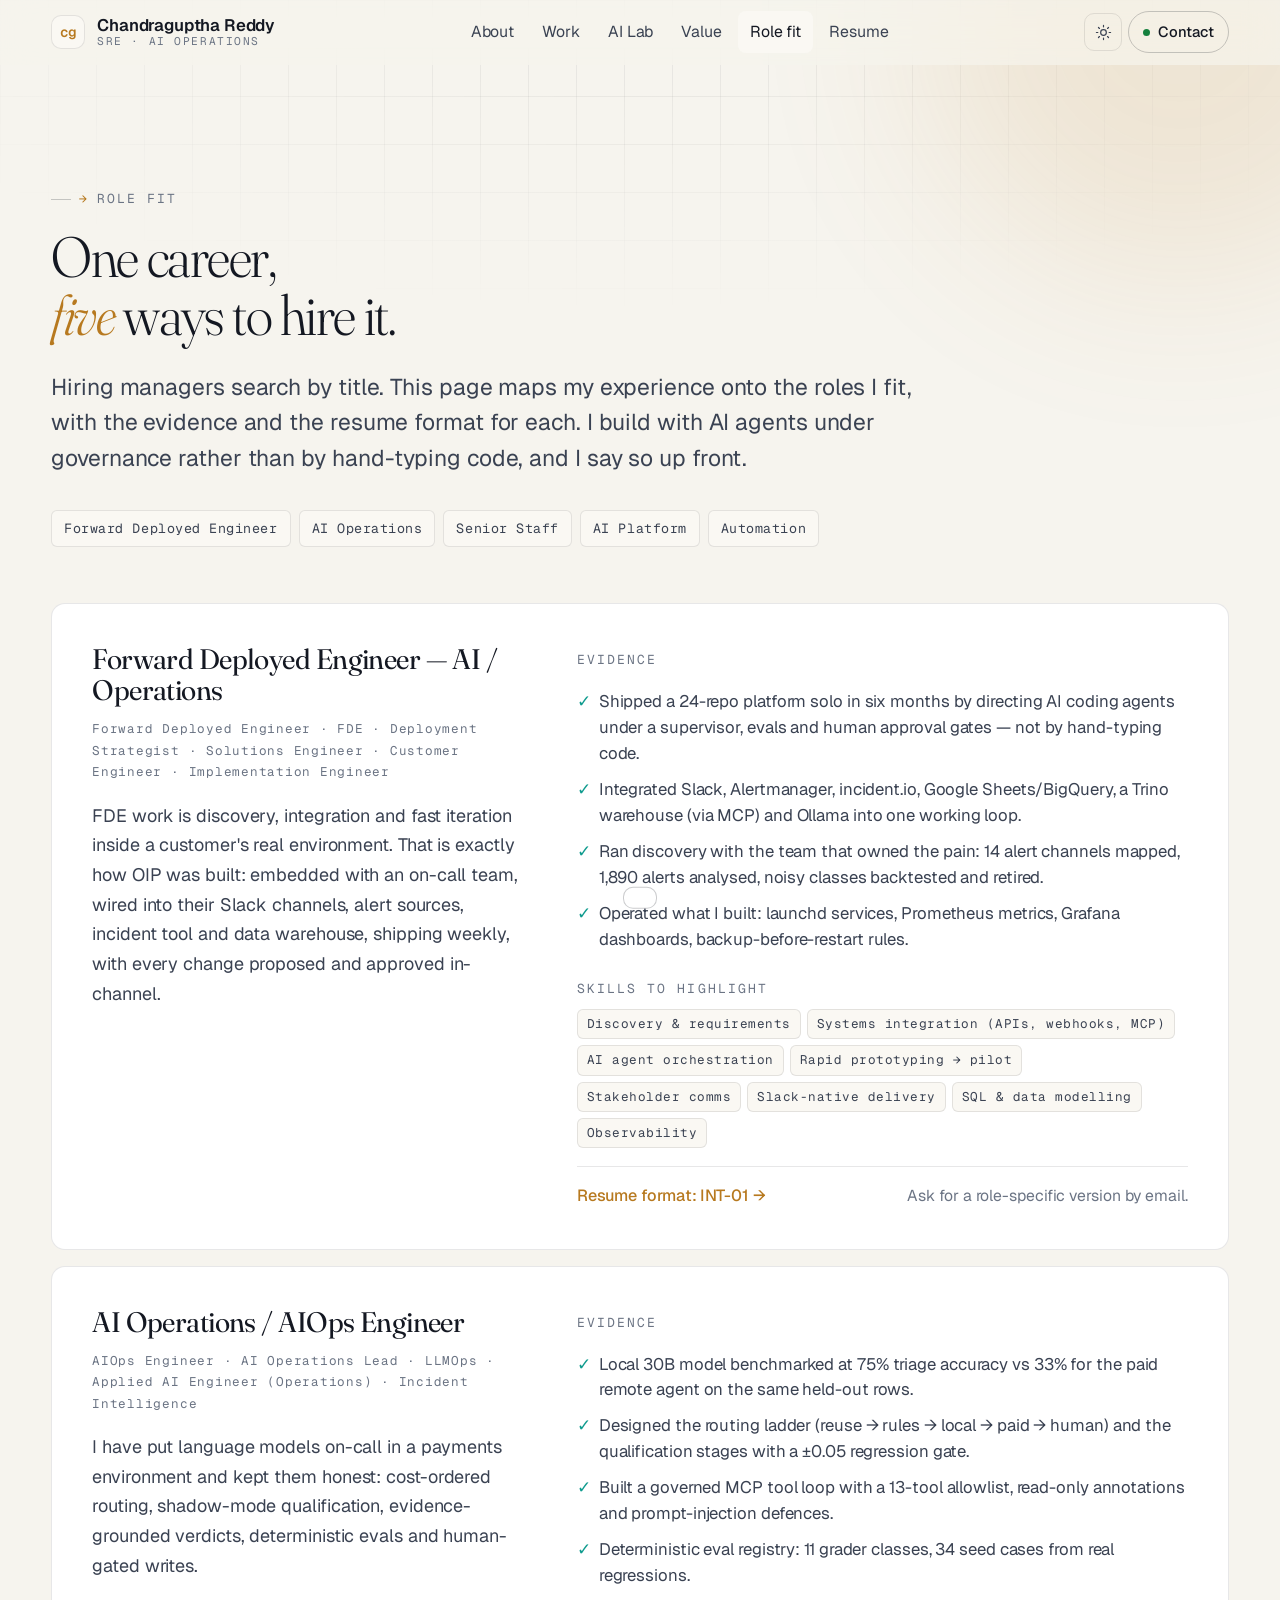
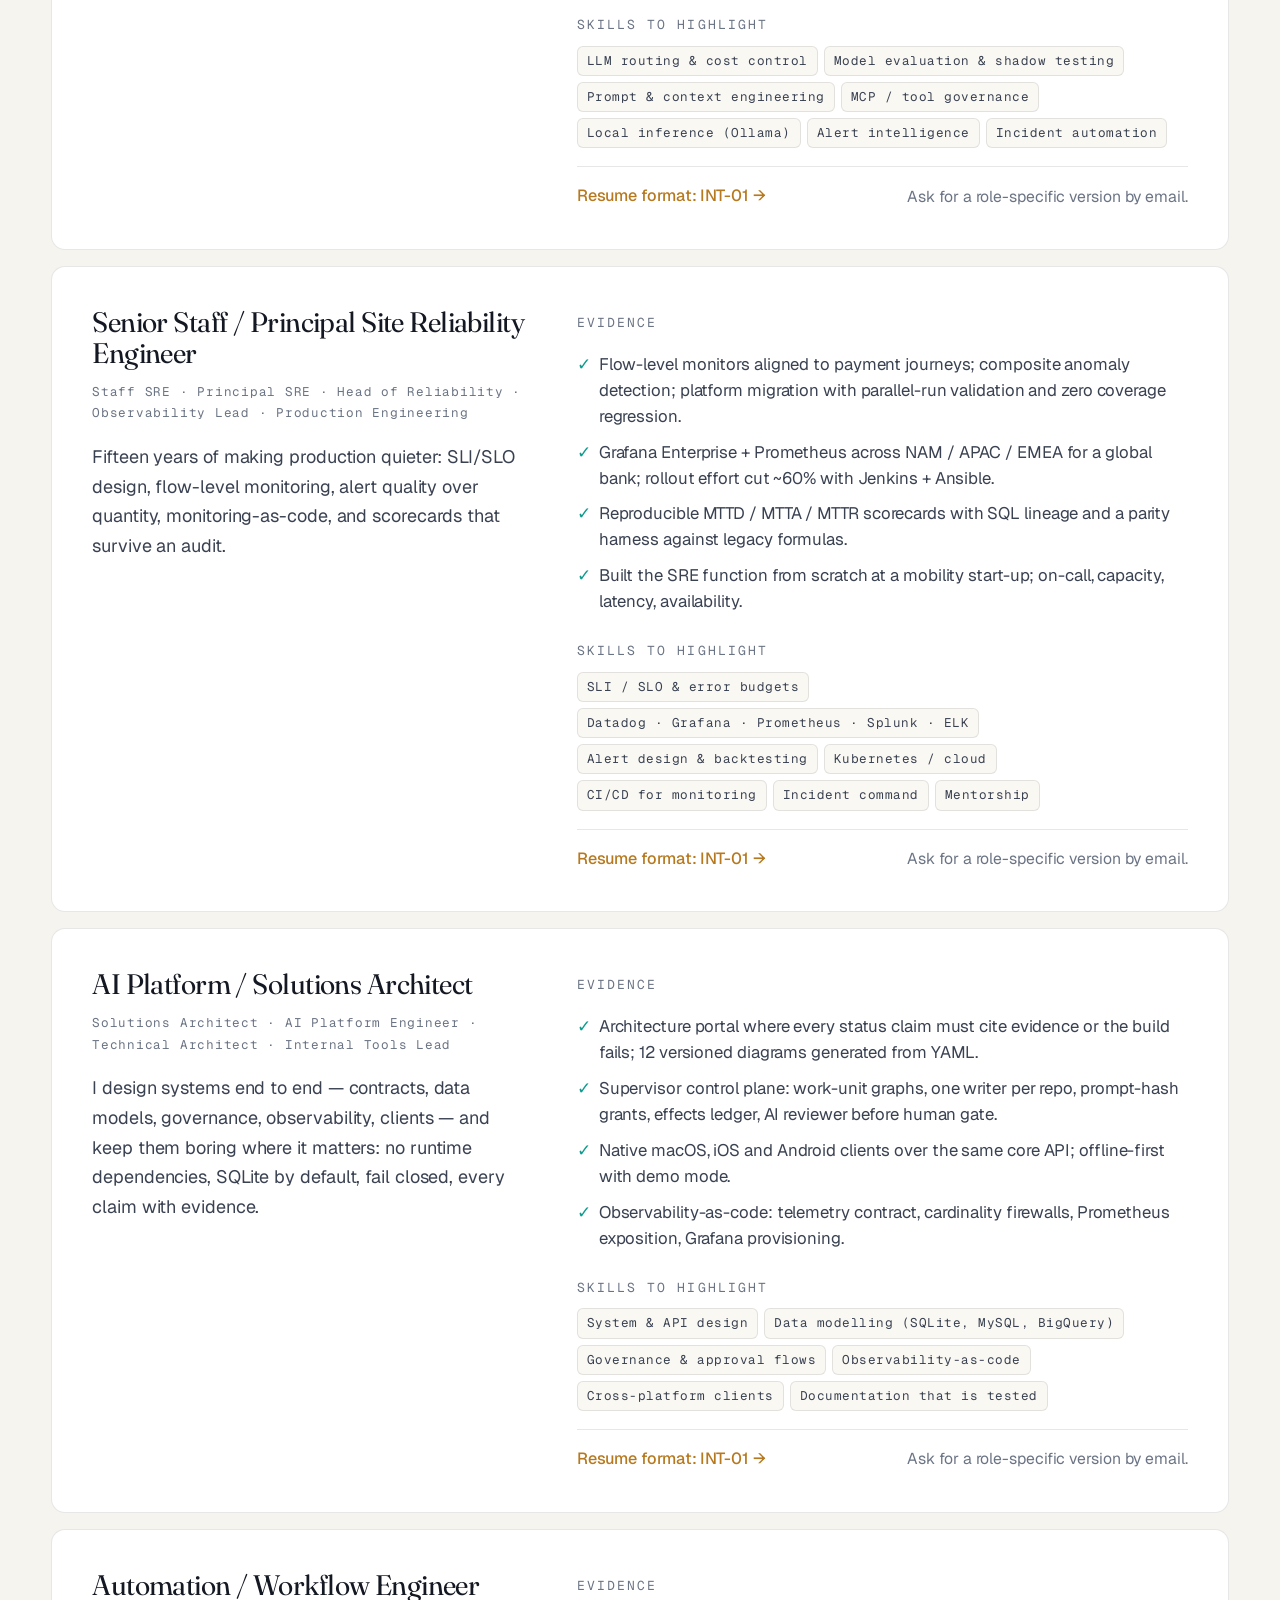
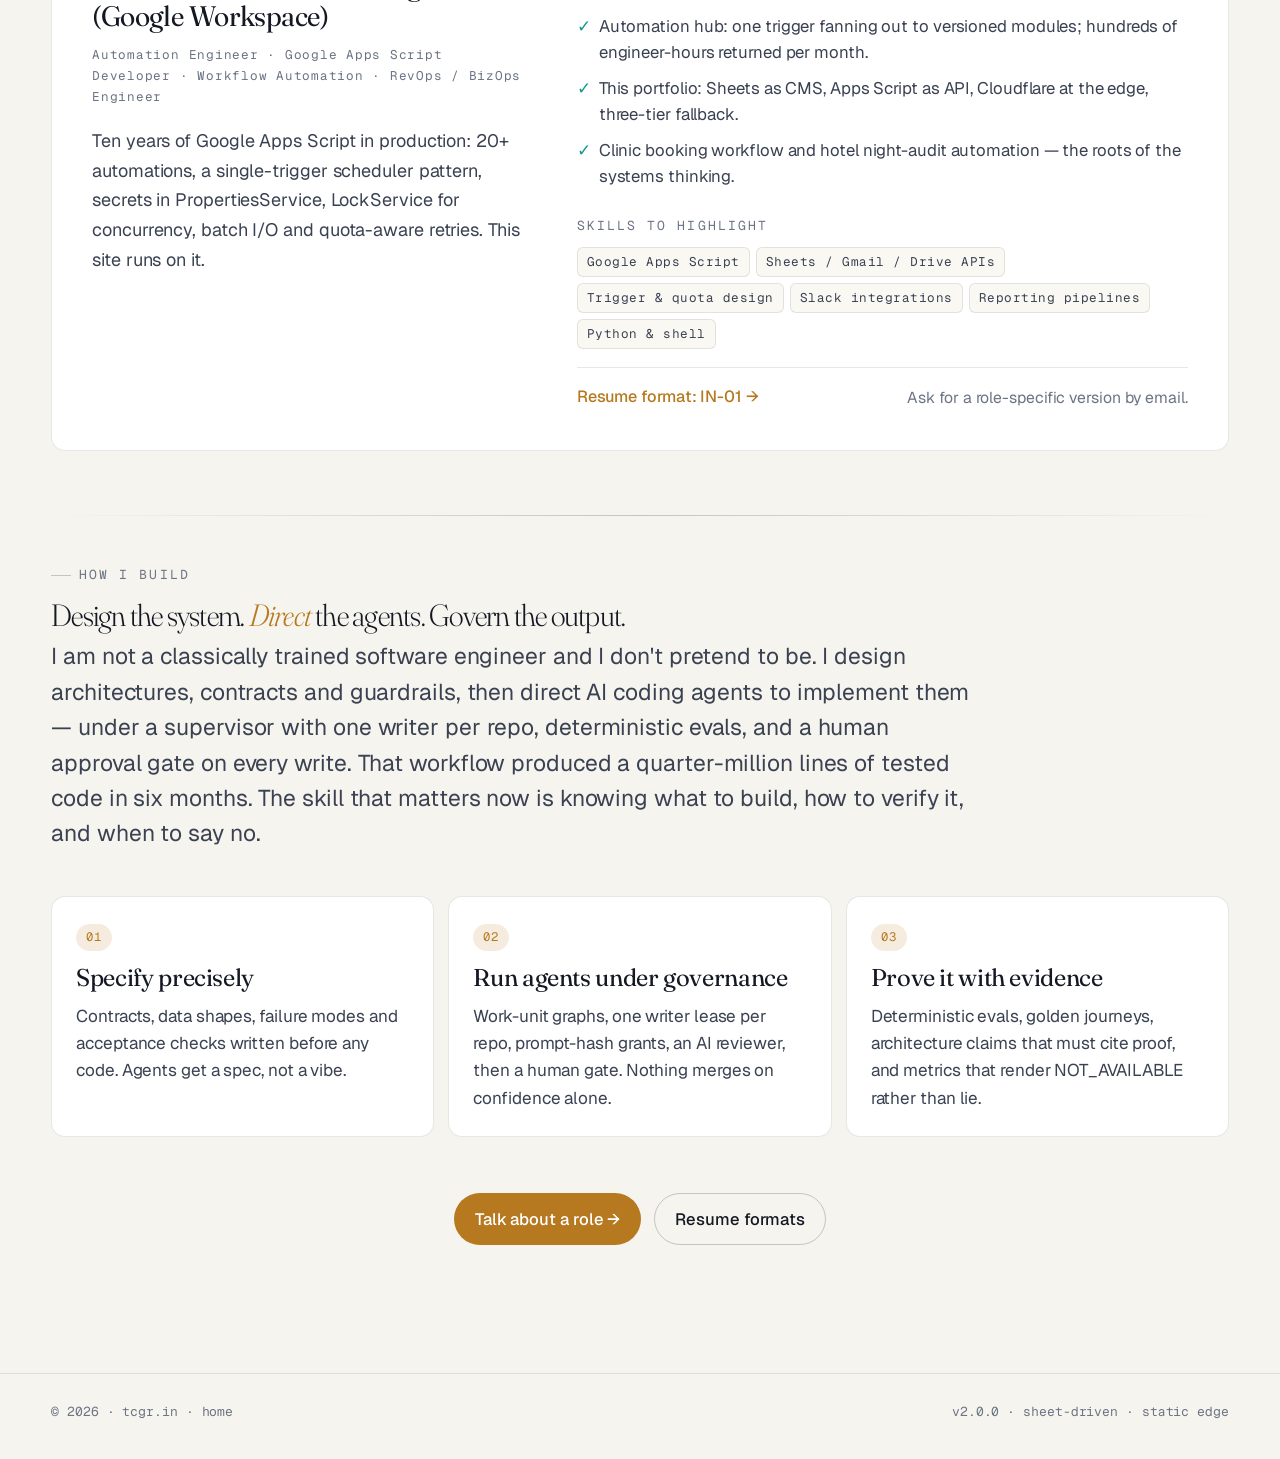
==== public/profiles.html @ acfa3487 "v2.0.0: full redesign — hand-written CSS, light/dark, AI Lab with OIP case study, role-fit page, liv" ====
<!DOCTYPE html>
<html lang="en" data-theme="dark">
<head>
<meta charset="UTF-8" />
<meta name="viewport" content="width=device-width, initial-scale=1.0, viewport-fit=cover" />
<title>Role fit — Chandraguptha Reddy · FDE, AIOps, Staff SRE, Platform</title>
<meta name="description" content="How Chandraguptha Reddy's experience maps onto Forward Deployed Engineer, AI Operations, Senior Staff SRE, AI platform architect and automation roles — with evidence for each." />
<meta name="author" content="Chandraguptha Reddy" />
<meta name="theme-color" content="#0b0e12" media="(prefers-color-scheme: dark)" />
<meta name="theme-color" content="#f6f4ee" media="(prefers-color-scheme: light)" />
<meta property="og:title" content="Role fit — Chandraguptha Reddy" />
<meta property="og:description" content="Forward Deployed Engineer · AIOps · Staff SRE · AI Platform · Automation. One career, five ways to hire it." />
<meta property="og:type" content="profile" />
<meta property="og:url" content="https://tcgr.in/profiles.html" />
<link rel="canonical" href="https://tcgr.in/profiles.html" />
<link rel="icon" type="image/svg+xml" href="data:image/svg+xml,%3Csvg xmlns='http://www.w3.org/2000/svg' viewBox='0 0 64 64'%3E%3Crect width='64' height='64' rx='14' fill='%230b0e12'/%3E%3Ctext x='32' y='43' font-family='monospace' font-size='28' font-weight='600' fill='%23f2b84b' text-anchor='middle'%3Ecg%3C/text%3E%3C/svg%3E" />
<script>
  (function () { try { var t = localStorage.getItem('tcgr_theme') || (matchMedia('(prefers-color-scheme: light)').matches ? 'light' : 'dark'); document.documentElement.setAttribute('data-theme', t); } catch (e) {} })();
</script>
<script src="./config.js"></script>
<script>window.PORTFOLIO_CONFIG = Object.assign({ API_URL: "", CACHE_TTL_MS: 30 * 60 * 1000, SITE_VERSION: "2.0.0" }, window.PORTFOLIO_CONFIG || {});</script>
<link rel="preconnect" href="https://fonts.googleapis.com">
<link rel="preconnect" href="https://fonts.gstatic.com" crossorigin>
<link href="https://fonts.googleapis.com/css2?family=Fraunces:ital,opsz,wght,SOFT,WONK@0,9..144,300..600,0..100,0..1;1,9..144,300..600,0..100,0..1&family=Geist:wght@400;500;600&family=Geist+Mono:wght@400;500;600&display=swap" rel="stylesheet">
<link rel="stylesheet" href="./assets/styles.css">
<style>
  .profile { padding: clamp(24px, 3.5vw, 40px); display: grid; gap: 22px; scroll-margin-top: 90px; }
  @media (min-width: 960px) { .profile { grid-template-columns: 5fr 7fr; gap: 48px; } }
  .profile .title { font-family: var(--font-display); font-size: clamp(1.5rem, 2.2vw, 2.1rem); letter-spacing: -0.02em; line-height: 1.1; color: var(--text); font-variation-settings: "opsz" 72; margin-bottom: 12px; }
  .profile .keywords { font-family: var(--font-mono); font-size: 0.7rem; letter-spacing: 0.06em; color: var(--muted); line-height: 1.7; margin-bottom: 18px; }
  .profile .fit { color: var(--text-2); font-size: 1rem; line-height: 1.65; }
  .profile .evidence { display: grid; gap: 10px; margin: 6px 0 20px; }
  .profile .evidence li { position: relative; padding-left: 22px; font-size: 0.93rem; color: var(--text-2); line-height: 1.55; }
  .profile .evidence li::before { content: "✓"; position: absolute; left: 0; top: 0; color: var(--signal); font-family: var(--font-mono); }
  .profile .foot { display: flex; flex-wrap: wrap; justify-content: space-between; align-items: center; gap: 12px; margin-top: 18px; padding-top: 16px; border-top: 1px solid var(--line); }
  .profile .foot a { color: var(--accent); font-weight: 500; font-size: 0.9rem; }
  .toc { display: flex; flex-wrap: wrap; gap: 8px; margin-top: 22px; }
  .toc .chip { font-size: 0.74rem; padding: 7px 12px; }
  .toc .chip:hover { border-color: var(--accent); color: var(--text); }
  .how-i-build { display: grid; gap: 14px; margin-top: 44px; }
  @media (min-width: 900px) { .how-i-build { grid-template-columns: repeat(3, 1fr); } }
</style>
</head>
<body>

<nav class="nav" id="nav" aria-label="Primary">
  <div class="wrap nav-inner">
    <a href="index.html" class="brand" aria-label="Chandraguptha Reddy — home">
      <span class="brand-mark" id="brand-mark">cg</span>
      <span class="brand-text"><b>Chandraguptha Reddy</b><span>SRE · AI Operations</span></span>
    </a>
    <div class="nav-links" id="nav-links">
      <a href="index.html#about">About</a>
      <a href="index.html#work">Work</a>
      <a href="index.html#ai">AI Lab</a>
      <a href="index.html#value">Value</a>
      <a href="profiles.html" class="active">Role fit</a>
      <a href="index.html#resume">Resume</a>
    </div>
    <div class="nav-actions">
      <button class="icon-btn" id="theme-toggle" aria-label="Toggle colour theme" title="Toggle theme">
        <svg class="moon" viewBox="0 0 24 24" fill="none" stroke="currentColor" stroke-width="1.7" stroke-linecap="round" stroke-linejoin="round"><path d="M21 12.8A9 9 0 1 1 11.2 3a7 7 0 0 0 9.8 9.8Z"/></svg>
        <svg class="sun" viewBox="0 0 24 24" fill="none" stroke="currentColor" stroke-width="1.7" stroke-linecap="round"><circle cx="12" cy="12" r="4"/><path d="M12 2v2M12 20v2M4.9 4.9l1.4 1.4M17.7 17.7l1.4 1.4M2 12h2M20 12h2M4.9 19.1l1.4-1.4M17.7 6.3l1.4-1.4"/></svg>
      </button>
      <a href="index.html#contact" class="btn sm" id="nav-cta"><span class="dot"></span> Contact</a>
      <button class="icon-btn" id="menu-toggle" aria-label="Toggle menu" aria-expanded="false" aria-controls="mobile-menu">
        <svg viewBox="0 0 24 24" fill="none" stroke="currentColor" stroke-width="1.7" stroke-linecap="round"><path d="M4 7h16M4 12h16M4 17h16"/></svg>
      </button>
    </div>
  </div>
  <div class="mobile-menu" id="mobile-menu">
    <a href="index.html">Home</a>
    <a href="index.html#work">Expertise &amp; work</a>
    <a href="index.html#ai">AI Lab</a>
    <a href="index.html#value">Value to a business</a>
    <a href="profiles.html">Role fit</a>
    <a href="index.html#resume">Resume</a>
    <a href="index.html#contact">Contact →</a>
  </div>
</nav>

<header class="hero" style="padding-bottom:clamp(32px,5vw,56px)">
  <div class="hero-bg" aria-hidden="true"></div>
  <div class="glow" style="width:520px;height:520px;background:var(--accent);top:-240px;right:-160px" aria-hidden="true"></div>
  <div class="wrap" style="position:relative">
    <div class="eyebrow" data-reveal><span class="num">→</span> Role fit</div>
    <h1 class="display h-section" style="margin-top:18px" data-reveal data-bind-html="profiles.headline">One career,<br><em>five</em> ways to hire it.</h1>
    <p class="lead" style="margin-top:22px;max-width:60ch" data-reveal data-bind="profiles.lede">Hiring managers search by title. This page maps my experience onto the roles I fit, with the evidence and the resume format for each. I build with AI agents under governance rather than by hand-typing code, and I say so up front.</p>
    <div class="toc" id="profiles-toc" data-reveal></div>
  </div>
</header>

<section class="section" style="padding-top:0;border-top:0">
  <div class="wrap">
    <div class="stack" id="profiles" style="gap:16px"></div>

    <div class="hairline" style="margin:64px 0 40px"></div>
    <div class="eyebrow" data-reveal>How I build</div>
    <h2 class="display" style="font-size:clamp(1.5rem,2.4vw,2.2rem);margin:14px 0 8px" data-reveal>Design the system. <em>Direct</em> the agents. Govern the output.</h2>
    <p class="lead" data-reveal style="max-width:62ch">I am not a classically trained software engineer and I don't pretend to be. I design architectures, contracts and guardrails, then direct AI coding agents to implement them — under a supervisor with one writer per repo, deterministic evals, and a human approval gate on every write. That workflow produced a quarter-million lines of tested code in six months. The skill that matters now is knowing what to build, how to verify it, and when to say no.</p>
    <div class="how-i-build">
      <div class="card" data-reveal><span class="pill amber">01</span><h3 class="h-card" style="margin-top:12px">Specify precisely</h3><p class="body">Contracts, data shapes, failure modes and acceptance checks written before any code. Agents get a spec, not a vibe.</p></div>
      <div class="card" data-reveal><span class="pill amber">02</span><h3 class="h-card" style="margin-top:12px">Run agents under governance</h3><p class="body">Work-unit graphs, one writer lease per repo, prompt-hash grants, an AI reviewer, then a human gate. Nothing merges on confidence alone.</p></div>
      <div class="card" data-reveal><span class="pill amber">03</span><h3 class="h-card" style="margin-top:12px">Prove it with evidence</h3><p class="body">Deterministic evals, golden journeys, architecture claims that must cite proof, and metrics that render NOT_AVAILABLE rather than lie.</p></div>
    </div>

    <div style="margin-top:56px;text-align:center" data-reveal>
      <a href="index.html#contact" class="btn primary">Talk about a role →</a>
      <a href="index.html#resume" class="btn" style="margin-left:8px">Resume formats</a>
    </div>
  </div>
</section>

<footer>
  <div class="wrap foot-inner">
    <div class="mono">© <span id="year"></span> · tcgr.in · <a href="index.html">home</a></div>
    <div class="mono">v<span id="site-version-foot">2.0.0</span> · sheet-driven · static edge</div>
  </div>
</footer>

<div class="toast" id="toast" role="status" aria-live="polite"></div>

<template id="tpl-profile">
  <article class="card profile" data-reveal>
    <div>
      <h2 class="title" data-pf="title"></h2>
      <div class="keywords" data-pf="keywords"></div>
      <p class="fit" data-pf="fit"></p>
    </div>
    <div>
      <div class="eyebrow bare" style="margin-bottom:12px">Evidence</div>
      <ul class="evidence" data-pf="evidence"></ul>
      <div class="eyebrow bare" style="margin-bottom:10px">Skills to highlight</div>
      <div class="chips" data-pf="skills"></div>
      <div class="foot"><a data-pf="resume" href="index.html#resume">Resume →</a><span class="small muted">Ask for a role-specific version by email.</span></div>
    </div>
  </article>
</template>

<script src="./assets/app.js" defer></script>
</body>
</html>
---- public/assets/styles.css ----
/* ============================================================================
 *  tcgr.in — Design system v2.0
 *  Hand-written CSS. No framework, no runtime compiler.
 *  Themes: dark (default) + light via [data-theme] on <html>.
 *  ========================================================================== */

/* ── Tokens ─────────────────────────────────────────────────────────────── */
:root {
  --font-display: "Fraunces", "Iowan Old Style", Georgia, serif;
  --font-sans: "Geist", "Inter", system-ui, -apple-system, "Segoe UI", sans-serif;
  --font-mono: "Geist Mono", "JetBrains Mono", ui-monospace, SFMono-Regular, Menlo, monospace;

  --bg: #0b0e12;
  --bg-2: #0f1319;
  --surface: #12171e;
  --surface-2: #171d26;
  --line: rgba(255, 255, 255, 0.08);
  --line-strong: rgba(255, 255, 255, 0.16);
  --text: #e7eaf0;
  --text-2: #b4bccb;
  --muted: #8a94a6;
  --faint: #5d6778;

  --accent: #f2b84b;          /* amber — attention, primary action */
  --accent-ink: #1a1203;
  --signal: #4fd1c5;          /* teal — data, healthy state */
  --ok: #4ade80;
  --warn: #fbbf24;
  --danger: #f87171;
  --info: #7dd3fc;

  --grid: rgba(255, 255, 255, 0.045);
  --shadow: 0 24px 60px -30px rgba(0, 0, 0, 0.6);
  --radius: 14px;
  --radius-sm: 8px;

  --maxw: 1180px;
  --gutter: clamp(20px, 4vw, 56px);

  color-scheme: dark;
}

html[data-theme="light"] {
  --bg: #f6f4ee;
  --bg-2: #f0ede5;
  --surface: #ffffff;
  --surface-2: #faf8f3;
  --line: rgba(20, 24, 34, 0.1);
  --line-strong: rgba(20, 24, 34, 0.22);
  --text: #141822;
  --text-2: #3a4252;
  --muted: #6b7484;
  --faint: #9aa3b2;

  --accent: #b7791f;
  --accent-ink: #ffffff;
  --signal: #0f9b8e;
  --ok: #15803d;
  --warn: #b45309;
  --danger: #b91c1c;
  --info: #0369a1;

  --grid: rgba(20, 24, 34, 0.06);
  --shadow: 0 24px 60px -30px rgba(20, 24, 34, 0.25);
  color-scheme: light;
}

/* ── Reset / base ───────────────────────────────────────────────────────── */
*, *::before, *::after { box-sizing: border-box; }
html {
  scroll-behavior: smooth;
  -webkit-text-size-adjust: 100%;
  font-size: clamp(16px, 0.45vw + 14.5px, 18px);
  scroll-padding-top: 88px;
}
body {
  margin: 0;
  background: var(--bg);
  color: var(--text);
  font-family: var(--font-sans);
  font-weight: 400;
  line-height: 1.6;
  letter-spacing: -0.005em;
  -webkit-font-smoothing: antialiased;
  -moz-osx-font-smoothing: grayscale;
  text-rendering: optimizeLegibility;
  overflow-x: hidden;
  transition: background 0.3s ease, color 0.3s ease;
}
img, svg, canvas { display: block; max-width: 100%; }
a { color: inherit; text-decoration: none; }
button { font: inherit; color: inherit; background: none; border: 0; cursor: pointer; }
p { margin: 0 0 1em; }
p:last-child { margin-bottom: 0; }
h1, h2, h3, h4 { margin: 0; font-weight: 400; }
ul { margin: 0; padding: 0; list-style: none; }
::selection { background: color-mix(in srgb, var(--accent) 35%, transparent); }

a:focus-visible, button:focus-visible, summary:focus-visible, [tabindex]:focus-visible {
  outline: 2px solid var(--signal);
  outline-offset: 3px;
  border-radius: 6px;
}

.sr-only { position: absolute; width: 1px; height: 1px; padding: 0; margin: -1px; overflow: hidden; clip: rect(0,0,0,0); white-space: nowrap; border: 0; }

/* ── Typography ─────────────────────────────────────────────────────────── */
.display {
  font-family: var(--font-display);
  font-weight: 300;
  font-variation-settings: "opsz" 144, "SOFT" 30, "WONK" 1;
  letter-spacing: -0.025em;
  line-height: 1.02;
  text-wrap: balance;
}
.display em { font-style: italic; font-weight: 300; color: var(--accent); }
.h-hero { font-size: clamp(2.6rem, 6.2vw + 0.5rem, 5.6rem); }
.h-section { font-size: clamp(2rem, 3.6vw + 0.6rem, 3.6rem); }
.h-card { font-family: var(--font-display); font-size: 1.35rem; font-weight: 400; letter-spacing: -0.015em; line-height: 1.2; font-variation-settings: "opsz" 48; }

.lead { font-size: clamp(1.05rem, 0.45vw + 0.95rem, 1.3rem); line-height: 1.55; color: var(--text-2); max-width: 46ch; text-wrap: pretty; }
.body { color: var(--text-2); }
.small { font-size: 0.875rem; }
.muted { color: var(--muted); }

.mono { font-family: var(--font-mono); font-feature-settings: "ss01", "zero"; }
.eyebrow {
  font-family: var(--font-mono);
  font-size: 0.72rem;
  letter-spacing: 0.16em;
  text-transform: uppercase;
  color: var(--muted);
  display: inline-flex; align-items: center; gap: 0.6em;
}
.eyebrow .num { color: var(--accent); }
.eyebrow::before { content: ""; width: 20px; height: 1px; background: var(--line-strong); }
.eyebrow.bare::before { display: none; }

/* ── Layout ─────────────────────────────────────────────────────────────── */
.wrap { width: min(var(--maxw), 100% - 2 * var(--gutter)); margin-inline: auto; }
.section { padding-block: clamp(72px, 10vw, 140px); position: relative; }
.section + .section { border-top: 1px solid var(--line); }
.section-head { display: grid; gap: 20px; margin-bottom: clamp(36px, 5vw, 64px); }
@media (min-width: 900px) {
  .section-head { grid-template-columns: 7fr 5fr; align-items: end; gap: 48px; }
  .section-head .lead { justify-self: end; }
}
.section-head .eyebrow { margin-bottom: 18px; }

.grid { display: grid; gap: 16px; }
.cols-2 { grid-template-columns: repeat(auto-fit, minmax(min(100%, 300px), 1fr)); }
.cols-3 { grid-template-columns: repeat(auto-fit, minmax(min(100%, 280px), 1fr)); }
.cols-4 { grid-template-columns: repeat(auto-fit, minmax(min(100%, 220px), 1fr)); }

/* ── Cards ──────────────────────────────────────────────────────────────── */
.card {
  background: var(--surface);
  border: 1px solid var(--line);
  border-radius: var(--radius);
  padding: 24px;
  position: relative;
  transition: border-color 0.3s ease, transform 0.3s ease, background 0.3s ease;
}
.card:hover { border-color: var(--line-strong); }
.card.lift:hover { transform: translateY(-2px); }
.card .h-card { margin-bottom: 10px; }
.card .body { font-size: 0.95rem; }

.chip {
  display: inline-block;
  font-family: var(--font-mono);
  font-size: 0.7rem;
  letter-spacing: 0.04em;
  padding: 4px 9px;
  border-radius: 6px;
  border: 1px solid var(--line);
  background: var(--surface-2);
  color: var(--text-2);
  white-space: nowrap;
}
.chips { display: flex; flex-wrap: wrap; gap: 6px; }

.pill {
  display: inline-flex; align-items: center; gap: 6px;
  font-family: var(--font-mono);
  font-size: 0.68rem; letter-spacing: 0.08em; text-transform: uppercase;
  padding: 4px 10px; border-radius: 999px;
  color: var(--signal);
  background: color-mix(in srgb, var(--signal) 12%, transparent);
}
.pill.amber { color: var(--accent); background: color-mix(in srgb, var(--accent) 14%, transparent); }
.pill.gray { color: var(--muted); background: var(--surface-2); }

.dot { width: 7px; height: 7px; border-radius: 50%; background: var(--ok); box-shadow: 0 0 0 0 color-mix(in srgb, var(--ok) 60%, transparent); animation: pulse 2.2s infinite; flex: none; }
@keyframes pulse {
  0% { box-shadow: 0 0 0 0 color-mix(in srgb, var(--ok) 55%, transparent); }
  70% { box-shadow: 0 0 0 9px transparent; }
  100% { box-shadow: 0 0 0 0 transparent; }
}

.hairline { height: 1px; background: linear-gradient(90deg, transparent, var(--line-strong), transparent); }

/* ── Buttons ────────────────────────────────────────────────────────────── */
.btn {
  display: inline-flex; align-items: center; justify-content: center; gap: 8px;
  padding: 12px 20px; border-radius: 999px;
  font-size: 0.92rem; font-weight: 500; letter-spacing: -0.005em;
  border: 1px solid var(--line-strong);
  transition: transform 0.2s ease, background 0.25s ease, border-color 0.25s ease, color 0.25s ease, box-shadow 0.3s ease;
  white-space: nowrap;
}
.btn:hover { border-color: var(--text-2); transform: translateY(-1px); }
.btn.primary { background: var(--accent); color: var(--accent-ink); border-color: transparent; }
.btn.primary:hover { box-shadow: 0 10px 30px -12px color-mix(in srgb, var(--accent) 70%, transparent); }
.btn.quiet { border-color: transparent; color: var(--text-2); padding-inline: 10px; }
.btn.quiet:hover { color: var(--text); transform: none; }
.btn.sm { padding: 8px 14px; font-size: 0.82rem; }
.btn[aria-disabled="true"] { opacity: 0.55; cursor: not-allowed; }

/* ── Nav ────────────────────────────────────────────────────────────────── */
.nav {
  position: fixed; inset-inline: 0; top: 0; z-index: 50;
  background: color-mix(in srgb, var(--bg) 72%, transparent);
  -webkit-backdrop-filter: blur(16px) saturate(140%);
  backdrop-filter: blur(16px) saturate(140%);
  border-bottom: 1px solid transparent;
  transition: border-color 0.3s ease, background 0.3s ease;
}
.nav.scrolled { border-bottom-color: var(--line); background: color-mix(in srgb, var(--bg) 88%, transparent); }
.nav-inner { display: flex; align-items: center; justify-content: space-between; gap: 16px; height: 64px; }
.brand { display: flex; align-items: center; gap: 12px; }
.brand-mark {
  width: 34px; height: 34px; border-radius: 10px;
  display: grid; place-items: center;
  background: var(--surface-2); border: 1px solid var(--line);
  font-family: var(--font-mono); font-size: 0.78rem; font-weight: 600; color: var(--accent);
  overflow: hidden;
}
.brand-mark img { width: 100%; height: 100%; object-fit: cover; }
.brand-text { display: flex; flex-direction: column; line-height: 1.15; }
.brand-text b { font-weight: 600; font-size: 0.93rem; letter-spacing: -0.01em; }
.brand-text span { font-family: var(--font-mono); font-size: 0.62rem; letter-spacing: 0.14em; text-transform: uppercase; color: var(--muted); }

.nav-links { display: none; gap: 4px; }
.nav-links a {
  padding: 8px 12px; border-radius: 8px;
  font-size: 0.88rem; color: var(--text-2);
  transition: color 0.2s ease, background 0.2s ease;
}
.nav-links a:hover { color: var(--text); background: var(--surface-2); }
.nav-links a.active { color: var(--text); background: var(--surface-2); }
.nav-actions { display: flex; align-items: center; gap: 6px; }
.icon-btn {
  width: 38px; height: 38px; border-radius: 10px;
  display: grid; place-items: center;
  border: 1px solid var(--line);
  color: var(--text-2);
  transition: border-color 0.2s ease, color 0.2s ease, background 0.2s ease;
}
.icon-btn:hover { border-color: var(--line-strong); color: var(--text); background: var(--surface-2); }
.icon-btn svg { width: 17px; height: 17px; }
.kbd { font-family: var(--font-mono); font-size: 0.65rem; padding: 2px 6px; border-radius: 5px; border: 1px solid var(--line); color: var(--muted); background: var(--surface-2); }
#theme-toggle .sun { display: none; }
html[data-theme="light"] #theme-toggle .sun { display: block; }
html[data-theme="light"] #theme-toggle .moon { display: none; }
.brand-text b, .brand-text span { white-space: nowrap; }
#nav-cta { display: none; }
@media (max-width: 420px) { .brand-text span { display: none; } .brand-text b { font-size: 0.88rem; } }
@media (min-width: 640px) { #nav-cta { display: inline-flex; } }
@media (min-width: 1024px) {
  .nav-links { display: flex; }
  .nav-links a { white-space: nowrap; }
  #menu-toggle { display: none; }
}
@media (min-width: 1024px) and (max-width: 1180px) { .nav-links a { padding-inline: 9px; font-size: 0.84rem; } }

.mobile-menu {
  display: none;
  border-top: 1px solid var(--line);
  padding: 10px var(--gutter) 18px;
  flex-direction: column;
}
.mobile-menu.open { display: flex; }
.mobile-menu a { padding: 11px 4px; border-bottom: 1px solid var(--line); font-size: 1rem; }
.mobile-menu a:last-child { border-bottom: 0; color: var(--accent); }
@media (min-width: 1024px) { .mobile-menu { display: none !important; } }

/* ── Hero ───────────────────────────────────────────────────────────────── */
.hero {
  position: relative;
  padding-top: clamp(120px, 16vw, 180px);
  padding-bottom: clamp(56px, 8vw, 96px);
  overflow: hidden;
}
.hero-bg {
  position: absolute; inset: 0; pointer-events: none;
  background-image:
    linear-gradient(var(--grid) 1px, transparent 1px),
    linear-gradient(90deg, var(--grid) 1px, transparent 1px);
  background-size: 48px 48px;
  -webkit-mask-image: radial-gradient(ellipse 80% 65% at 50% 0%, #000 20%, transparent 80%);
          mask-image: radial-gradient(ellipse 80% 65% at 50% 0%, #000 20%, transparent 80%);
}
#telemetry { position: absolute; inset: 0; pointer-events: none; opacity: 0.8; }
.glow {
  position: absolute; border-radius: 50%; filter: blur(90px); pointer-events: none; opacity: 0.22;
}
html[data-theme="light"] .glow { opacity: 0.12; }

.hero-grid { display: grid; gap: 40px; position: relative; }
@media (min-width: 960px) { .hero-grid { grid-template-columns: 7fr 5fr; gap: 56px; align-items: center; } }

.hero-kicker { display: flex; align-items: center; gap: 10px; margin-bottom: 26px; flex-wrap: wrap; }
.hero h1 { margin-bottom: 26px; color: var(--text); }
.hero .lead { margin-bottom: 34px; }
.hero-ctas { display: flex; flex-wrap: wrap; gap: 10px; align-items: center; }

/* Ops panel — the live status card. Real values, not decoration. */
.ops-panel {
  background: var(--surface);
  border: 1px solid var(--line);
  border-radius: var(--radius);
  box-shadow: var(--shadow);
  overflow: hidden;
  font-family: var(--font-mono);
  font-size: 0.78rem;
}
.ops-head {
  display: flex; align-items: center; justify-content: space-between;
  padding: 12px 16px; border-bottom: 1px solid var(--line);
  background: var(--surface-2);
}
.ops-head .lights { display: flex; gap: 6px; }
.ops-head .lights i { width: 10px; height: 10px; border-radius: 50%; display: block; opacity: 0.8; }
.ops-head .title { color: var(--muted); font-size: 0.7rem; letter-spacing: 0.1em; text-transform: uppercase; }
.ops-body { padding: 16px; display: grid; gap: 10px; }
.ops-row { display: grid; grid-template-columns: 110px 1fr; gap: 12px; align-items: baseline; }
.ops-row .k { color: var(--faint); }
.ops-row .v { color: var(--text); word-break: break-word; }
.ops-row .v.ok { color: var(--ok); }
.ops-row .v.warn { color: var(--warn); }
.ops-row .v.info { color: var(--info); }
.ops-spark { height: 36px; margin-top: 4px; }
.ops-spark svg { width: 100%; height: 100%; }
.ops-foot { padding: 10px 16px; border-top: 1px solid var(--line); display: flex; justify-content: space-between; color: var(--faint); font-size: 0.68rem; }
.ops-portrait { display: grid; grid-template-columns: 64px 1fr; gap: 14px; align-items: center; padding: 16px; border-bottom: 1px solid var(--line); }
.ops-portrait .avatar {
  width: 64px; height: 64px; border-radius: 14px; overflow: hidden;
  background: linear-gradient(135deg, var(--surface-2), var(--bg-2));
  border: 1px solid var(--line);
  display: grid; place-items: center;
  font-family: var(--font-display); font-style: italic; font-size: 1.5rem; color: var(--accent);
}
.ops-portrait .avatar img { width: 100%; height: 100%; object-fit: cover; }
.ops-portrait .who b { display: block; font-family: var(--font-sans); font-size: 0.98rem; font-weight: 600; color: var(--text); letter-spacing: -0.01em; }
.ops-portrait .who span { color: var(--muted); font-size: 0.72rem; }

/* Stats strip */
.stats {
  margin-top: clamp(44px, 6vw, 72px);
  display: grid; grid-template-columns: repeat(2, 1fr);
  border: 1px solid var(--line); border-radius: var(--radius); overflow: hidden;
  background: var(--surface);
}
@media (min-width: 800px) { .stats { grid-template-columns: repeat(4, 1fr); } }
.stat { padding: 22px 22px 20px; border-right: 1px solid var(--line); border-bottom: 1px solid var(--line); }
.stat:nth-child(2n) { border-right: 0; }
@media (min-width: 800px) { .stat { border-bottom: 0; } .stat:nth-child(2n) { border-right: 1px solid var(--line); } .stat:last-child { border-right: 0; } }
.stat-v { font-family: var(--font-display); font-size: clamp(2rem, 3vw, 2.8rem); line-height: 1; color: var(--text); letter-spacing: -0.02em; font-variation-settings: "opsz" 72; }
.stat-v small { font-size: 0.55em; color: var(--muted); margin-left: 2px; }
.stat-l { margin-top: 10px; font-family: var(--font-mono); font-size: 0.68rem; letter-spacing: 0.12em; text-transform: uppercase; color: var(--muted); }
.stat-n { margin-top: 6px; font-size: 0.78rem; color: var(--faint); }
.stats-note { margin-top: 12px; font-size: 0.78rem; color: var(--faint); }

/* ── Marquee ────────────────────────────────────────────────────────────── */
.marquee-wrap {
  border-block: 1px solid var(--line);
  padding-block: 18px;
  overflow: hidden;
  -webkit-mask-image: linear-gradient(90deg, transparent, #000 8%, #000 92%, transparent);
          mask-image: linear-gradient(90deg, transparent, #000 8%, #000 92%, transparent);
}
.marquee { display: flex; width: max-content; gap: 0; animation: marquee var(--marquee-dur, 48s) linear infinite; will-change: transform; }
.marquee:hover { animation-play-state: paused; }
.marquee-track { display: flex; align-items: center; gap: 36px; padding-right: 36px; flex: none; }
.marquee-track span { font-family: var(--font-mono); font-size: 0.8rem; letter-spacing: 0.05em; color: var(--muted); white-space: nowrap; }
.marquee-track span.sep { color: var(--accent); opacity: 0.8; font-size: 0.6rem; }
@keyframes marquee { to { transform: translate3d(-50%, 0, 0); } }

/* ── About ──────────────────────────────────────────────────────────────── */
.about-grid { display: grid; gap: 32px; }
@media (min-width: 900px) { .about-grid { grid-template-columns: 5fr 7fr; gap: 64px; } }
.about-body p { font-size: clamp(1.02rem, 0.3vw + 0.95rem, 1.18rem); line-height: 1.7; color: var(--text-2); }
.about-body p strong { color: var(--text); font-weight: 500; }
.about-facts { margin-top: 28px; display: grid; gap: 10px; }
.fact { display: grid; grid-template-columns: 130px 1fr; gap: 14px; padding: 12px 0; border-top: 1px solid var(--line); font-size: 0.92rem; }
.fact:last-child { border-bottom: 1px solid var(--line); }
.fact .k { font-family: var(--font-mono); font-size: 0.7rem; letter-spacing: 0.12em; text-transform: uppercase; color: var(--muted); padding-top: 3px; }

/* ── Case study (OIP) ───────────────────────────────────────────────────── */
.case-hero {
  display: grid; gap: 28px;
  padding: clamp(24px, 4vw, 44px);
  border: 1px solid var(--line); border-radius: var(--radius);
  background:
    radial-gradient(900px 300px at 0% 0%, color-mix(in srgb, var(--accent) 10%, transparent), transparent 60%),
    var(--surface);
}
@media (min-width: 960px) { .case-hero { grid-template-columns: 6fr 6fr; gap: 48px; } }
.case-hero .lead { max-width: none; font-size: 1.02rem; line-height: 1.65; }
.case-meta { display: grid; grid-template-columns: repeat(2, 1fr); gap: 14px 24px; margin-top: 24px; }
.case-meta .m { border-top: 1px solid var(--line); padding-top: 10px; }
.case-meta .m b { display: block; font-family: var(--font-mono); font-size: 0.66rem; letter-spacing: 0.12em; text-transform: uppercase; color: var(--muted); font-weight: 500; margin-bottom: 4px; }
.case-meta .m span { font-size: 0.92rem; color: var(--text); }

.principles { display: grid; gap: 10px; }
.principle { display: grid; grid-template-columns: 34px 1fr; gap: 14px; padding: 14px 16px; border: 1px solid var(--line); border-radius: var(--radius-sm); background: var(--surface-2); }
.principle .idx { font-family: var(--font-mono); font-size: 0.72rem; color: var(--accent); padding-top: 3px; }
.principle b { display: block; font-weight: 500; color: var(--text); margin-bottom: 2px; }
.principle span { font-size: 0.88rem; color: var(--text-2); }

/* Architecture diagram (inline SVG) */
.diagram { margin-top: 16px; border: 1px solid var(--line); border-radius: var(--radius); background: var(--surface); padding: clamp(14px, 2vw, 24px); overflow-x: auto; }
.diagram svg { width: 100%; min-width: 640px; height: auto; font-family: var(--font-mono); }
.diagram .box { fill: var(--surface-2); stroke: var(--line-strong); }
.diagram .box.accent { stroke: var(--accent); }
.diagram .box.signal { stroke: var(--signal); }
.diagram .lbl { fill: var(--text); font-size: 12px; }
.diagram .sub { fill: var(--muted); font-size: 10px; }
.diagram .tag { fill: var(--accent); font-size: 9.5px; letter-spacing: 0.1em; }
.diagram .wire { stroke: var(--line-strong); fill: none; stroke-width: 1.2; }
.diagram .wire.hot { stroke: var(--accent); stroke-dasharray: 4 4; animation: dash 1.6s linear infinite; }
@keyframes dash { to { stroke-dashoffset: -16; } }
.diagram-caption { margin-top: 10px; font-size: 0.8rem; color: var(--faint); }

/* Routing ladder */
.ladder { display: grid; gap: 10px; counter-reset: step; }
@media (min-width: 900px) { .ladder { grid-template-columns: repeat(5, 1fr); gap: 8px; } }
.rung {
  position: relative; padding: 18px 16px 16px;
  border: 1px solid var(--line); border-radius: var(--radius-sm);
  background: var(--surface);
  transition: border-color 0.25s ease, background 0.25s ease, transform 0.25s ease;
}
.rung:hover, .rung:focus-within { border-color: var(--accent); background: var(--surface-2); transform: translateY(-2px); }
.rung .step { font-family: var(--font-mono); font-size: 0.66rem; letter-spacing: 0.14em; color: var(--accent); }
.rung .name { display: block; font-weight: 600; margin: 6px 0 4px; letter-spacing: -0.01em; }
.rung .cost { display: inline-block; font-family: var(--font-mono); font-size: 0.66rem; color: var(--muted); margin-bottom: 8px; }
.rung p { font-size: 0.84rem; color: var(--text-2); margin: 0; }
.rung::after {
  content: "→"; position: absolute; right: -14px; top: 50%; transform: translateY(-50%);
  color: var(--faint); font-size: 0.9rem; display: none;
}
@media (min-width: 900px) { .rung:not(:last-child)::after { display: block; } }
.ladder-note { margin-top: 12px; font-size: 0.82rem; color: var(--faint); }

/* Benchmark chart */
.bench { display: grid; gap: 18px; }
@media (min-width: 900px) { .bench { grid-template-columns: 7fr 5fr; gap: 40px; align-items: center; } }
.bars { display: grid; gap: 16px; }
.bar { display: grid; gap: 8px; }
.bar-head { display: flex; justify-content: space-between; align-items: baseline; font-size: 0.9rem; }
.bar-head b { font-weight: 500; }
.bar-head .mono { color: var(--muted); font-size: 0.78rem; }
.bar-track { height: 14px; border-radius: 7px; background: var(--surface-2); border: 1px solid var(--line); overflow: hidden; }
.bar-fill { height: 100%; width: 0; border-radius: 7px; background: var(--signal); transition: width 1.2s cubic-bezier(.2,.7,.2,1); }
.bar-fill.remote { background: var(--muted); }
.bar-val { font-family: var(--font-display); font-size: 2rem; line-height: 1; color: var(--text); }
.bench-facts { display: grid; gap: 10px; }
.bench-facts div { display: grid; grid-template-columns: 1fr auto; gap: 12px; padding: 10px 0; border-bottom: 1px solid var(--line); font-size: 0.9rem; color: var(--text-2); }
.bench-facts div b { font-family: var(--font-mono); font-weight: 500; color: var(--text); font-size: 0.82rem; text-align: right; max-width: 55%; }
.bench-note { font-size: 0.8rem; color: var(--faint); margin-top: 6px; }

/* Component cards */
.component .top { display: flex; justify-content: space-between; align-items: flex-start; gap: 10px; margin-bottom: 10px; }
.component .ver { font-family: var(--font-mono); font-size: 0.68rem; color: var(--muted); white-space: nowrap; }
.component .h-card { font-size: 1.15rem; }
.component .body { font-size: 0.9rem; margin-bottom: 14px; }
.component .meta { display: flex; flex-wrap: wrap; gap: 6px 14px; font-family: var(--font-mono); font-size: 0.68rem; color: var(--faint); margin-top: 12px; }

/* ── Capabilities (AI in SRE) ───────────────────────────────────────────── */
.cap { padding: 26px 24px; }
.cap .k { font-family: var(--font-mono); font-size: 0.68rem; letter-spacing: 0.14em; text-transform: uppercase; color: var(--signal); margin-bottom: 12px; display: block; }
.cap .h-card { font-size: 1.25rem; }
.cap .body { font-size: 0.92rem; }
.cap .how { margin-top: 14px; padding-top: 12px; border-top: 1px dashed var(--line); font-size: 0.82rem; color: var(--muted); }
.cap .how b { color: var(--text-2); font-weight: 500; }

/* ── Expertise ──────────────────────────────────────────────────────────── */
.exp .top { display: flex; justify-content: space-between; align-items: center; margin-bottom: 14px; }
.exp .cat { font-family: var(--font-mono); font-size: 0.68rem; letter-spacing: 0.12em; text-transform: uppercase; color: var(--muted); }
.exp .badge { font-family: var(--font-mono); font-size: 0.68rem; color: var(--accent); }
.exp .body { margin-bottom: 14px; }

/* ── Timeline ───────────────────────────────────────────────────────────── */
.timeline { position: relative; display: grid; gap: 0; }
.timeline::before { content: ""; position: absolute; left: 7px; top: 8px; bottom: 8px; width: 1px; background: linear-gradient(180deg, transparent, var(--line-strong) 6%, var(--line-strong) 94%, transparent); }
.tl { position: relative; display: grid; grid-template-columns: 1fr; gap: 6px 24px; padding: 0 0 36px 32px; }
.tl::before { content: ""; position: absolute; left: 0; top: 7px; width: 15px; height: 15px; border-radius: 50%; background: var(--bg); border: 1px solid var(--signal); box-shadow: 0 0 0 4px color-mix(in srgb, var(--signal) 10%, transparent); transition: background 0.3s ease; }
.tl:hover::before { background: var(--signal); }
.tl .when { font-family: var(--font-mono); font-size: 0.72rem; letter-spacing: 0.1em; text-transform: uppercase; color: var(--signal); }
.tl .role { font-family: var(--font-display); font-size: 1.3rem; letter-spacing: -0.015em; color: var(--text); font-variation-settings: "opsz" 48; }
.tl .org { color: var(--muted); font-size: 0.9rem; }
.tl .desc { color: var(--text-2); font-size: 0.95rem; margin-top: 6px; }
.tl .impact { margin-top: 8px; font-family: var(--font-mono); font-size: 0.72rem; color: var(--accent); }
@media (min-width: 900px) {
  .timeline::before { left: 50%; }
  .tl { grid-template-columns: 1fr 1fr; padding-left: 0; gap: 0 56px; padding-bottom: 48px; }
  .tl::before { left: 50%; transform: translateX(-50%); }
  .tl .left { text-align: right; }
  .tl .right { padding-top: 2px; }
}

/* ── Value (business) ───────────────────────────────────────────────────── */
.value-grid { display: grid; gap: 14px; }
@media (min-width: 900px) { .value-grid { grid-template-columns: repeat(2, 1fr); } }
.value { padding: 28px 26px; display: grid; grid-template-rows: auto 1fr auto; gap: 10px; }
.value .outcome { font-family: var(--font-display); font-size: 1.5rem; letter-spacing: -0.02em; color: var(--text); font-variation-settings: "opsz" 48; line-height: 1.15; }
.value .outcome em { color: var(--accent); font-style: italic; }
.value .body { font-size: 0.93rem; }
.value .proof { font-family: var(--font-mono); font-size: 0.72rem; color: var(--muted); padding-top: 12px; border-top: 1px solid var(--line); }
.value .proof b { color: var(--signal); font-weight: 500; }
.engage { margin-top: 28px; display: grid; gap: 12px; }
@media (min-width: 900px) { .engage { grid-template-columns: repeat(3, 1fr); } }
.engage .card { padding: 20px 22px; }
.engage .card b { display: block; font-weight: 600; margin-bottom: 4px; }
.engage .card span { font-size: 0.88rem; color: var(--text-2); }
.engage .card .k { font-family: var(--font-mono); font-size: 0.66rem; letter-spacing: 0.12em; text-transform: uppercase; color: var(--accent); display: block; margin-bottom: 10px; }

/* ── Skills matrix + certifications ────────────────────────────────────── */
.skills { display: grid; gap: 14px; }
@media (min-width: 900px) { .skills { grid-template-columns: repeat(2, 1fr); } }
.skill-group .h-card { font-size: 1.05rem; margin-bottom: 14px; display: flex; justify-content: space-between; align-items: baseline; }
.skill-group .h-card small { font-family: var(--font-mono); font-size: 0.66rem; color: var(--muted); letter-spacing: 0.1em; }
.skill { display: grid; grid-template-columns: 1fr auto; gap: 6px 12px; padding: 8px 0; border-top: 1px solid var(--line); font-size: 0.9rem; align-items: center; }
.skill .lvl { font-family: var(--font-mono); font-size: 0.66rem; color: var(--muted); letter-spacing: 0.08em; }
.skill .meter { grid-column: 1 / -1; height: 3px; border-radius: 2px; background: var(--surface-2); overflow: hidden; }
.skill .meter i { display: block; height: 100%; width: 0; background: var(--signal); transition: width 1s ease; }
.certs { margin-top: 28px; display: grid; gap: 8px; }
.cert { display: grid; grid-template-columns: 1fr auto; gap: 8px 16px; padding: 12px 16px; border: 1px solid var(--line); border-radius: var(--radius-sm); background: var(--surface); font-size: 0.9rem; }
.cert .iss { color: var(--muted); font-size: 0.82rem; }
.cert .yr { font-family: var(--font-mono); font-size: 0.72rem; color: var(--muted); }

/* ── Accordions (projects, lessons) ─────────────────────────────────────── */
details.acc { border: 1px solid var(--line); border-radius: var(--radius); background: var(--surface); transition: border-color 0.3s ease; }
details.acc:hover, details.acc[open] { border-color: var(--line-strong); }
details.acc summary { list-style: none; cursor: pointer; display: flex; justify-content: space-between; align-items: center; gap: 16px; padding: 20px 22px; }
details.acc summary::-webkit-details-marker { display: none; }
details.acc .sum-main { min-width: 0; flex: 1; }
details.acc .sum-top { display: flex; align-items: center; gap: 10px; margin-bottom: 6px; flex-wrap: wrap; }
details.acc .sum-top .n { font-family: var(--font-mono); font-size: 0.7rem; color: var(--faint); }
details.acc .sum-title { font-family: var(--font-display); font-size: clamp(1.15rem, 1.5vw, 1.6rem); letter-spacing: -0.015em; color: var(--text); font-variation-settings: "opsz" 48; line-height: 1.15; }
details.acc .sum-sub { color: var(--muted); font-size: 0.9rem; margin-top: 4px; }
.toggle { width: 30px; height: 30px; border-radius: 50%; border: 1px solid var(--line-strong); display: grid; place-items: center; color: var(--muted); flex: none; transition: transform 0.3s ease, border-color 0.3s ease, color 0.3s ease; }
.toggle::before { content: "+"; font-size: 18px; line-height: 1; font-weight: 300; }
details[open] .toggle { transform: rotate(45deg); border-color: var(--accent); color: var(--accent); }
details.acc .acc-body { padding: 0 22px 22px; }
details.acc .acc-body .hairline { margin-bottom: 18px; }
.proj-body { display: grid; gap: 22px; }
@media (min-width: 800px) { .proj-body { grid-template-columns: 2fr 1fr; gap: 36px; } }
.proj-body .desc p { font-size: 0.95rem; color: var(--text-2); }
.proj-body .side .eyebrow { margin-bottom: 10px; }
.proj-body .side .impact { font-size: 0.9rem; color: var(--text-2); margin-top: 18px; }
.lesson-body { display: grid; gap: 18px; }
@media (min-width: 800px) { .lesson-body { grid-template-columns: 1fr 1fr; } }
.lesson-body .eyebrow.red { color: var(--danger); }
.lesson-body .eyebrow.green { color: var(--ok); }
.lesson-body p { font-size: 0.92rem; color: var(--text-2); margin-top: 8px; }
.lesson-impact { margin-top: 16px; font-size: 0.88rem; color: var(--muted); }
.stack { display: grid; gap: 10px; }

/* ── Writing ────────────────────────────────────────────────────────────── */
.blog .cat { font-family: var(--font-mono); font-size: 0.66rem; letter-spacing: 0.12em; text-transform: uppercase; color: var(--muted); margin-bottom: 10px; display: block; }
.blog .h-card { font-size: 1.15rem; }
.blog .foot { display: flex; justify-content: space-between; margin-top: 14px; font-size: 0.78rem; color: var(--faint); font-family: var(--font-mono); }
.blog .foot .arrow { color: var(--signal); transition: transform 0.2s ease; }
.blog:hover .foot .arrow { transform: translateX(4px); }

/* ── Resume ─────────────────────────────────────────────────────────────── */
.resume { display: grid; grid-template-rows: auto auto 1fr auto; gap: 10px; min-height: 230px; }
.resume .top { display: flex; justify-content: space-between; font-family: var(--font-mono); font-size: 0.7rem; color: var(--muted); }
.resume .top .pdf { color: var(--signal); }
.resume .body { font-size: 0.9rem; }
.resume .foot { display: flex; justify-content: space-between; align-items: center; padding-top: 14px; border-top: 1px solid var(--line); }
.resume .foot .dl { font-weight: 500; color: var(--text); transition: color 0.2s ease; }
.resume:hover .foot .dl { color: var(--accent); }
.resume .foot .upd { font-family: var(--font-mono); font-size: 0.7rem; color: var(--faint); }
.resume.disabled { opacity: 0.6; }
.resume .foot .dl.busy { color: var(--muted); }

/* ── Contact ────────────────────────────────────────────────────────────── */
.contact { text-align: center; }
.contact .h-section { font-size: clamp(2.4rem, 5vw + 0.5rem, 5rem); margin-bottom: 20px; }
.contact .lead { margin-inline: auto; margin-bottom: 30px; }
.contact-ctas { display: flex; flex-wrap: wrap; justify-content: center; gap: 10px; }
.terminal {
  margin: 44px auto 0; max-width: 680px; text-align: left;
  font-family: var(--font-mono); font-size: 0.8rem; line-height: 1.75;
  background: var(--surface); border: 1px solid var(--line); border-radius: var(--radius); overflow: hidden;
}
.terminal .thead { display: flex; align-items: center; gap: 6px; padding: 10px 14px; border-bottom: 1px solid var(--line); background: var(--surface-2); }
.terminal .thead i { width: 10px; height: 10px; border-radius: 50%; display: block; opacity: 0.75; }
.terminal .thead .label { margin-left: 8px; font-size: 0.68rem; color: var(--faint); }
.terminal .tbody { padding: 16px 18px; }
.terminal .pr { color: var(--signal); }
.terminal .k { color: var(--muted); }
.terminal .v { color: var(--text); }
.terminal .indent { padding-left: 1.2em; }
.cursor { display: inline-block; width: 8px; height: 15px; background: var(--signal); vertical-align: -3px; animation: blink 1.1s steps(2) infinite; }
@keyframes blink { 50% { opacity: 0; } }

/* ── Footer ─────────────────────────────────────────────────────────────── */
footer { border-top: 1px solid var(--line); padding: 28px 0 36px; font-size: 0.8rem; color: var(--muted); }
.foot-inner { display: flex; flex-direction: column; gap: 10px; align-items: center; text-align: center; }
@media (min-width: 700px) { .foot-inner { flex-direction: row; justify-content: space-between; text-align: left; } }
footer a:hover { color: var(--text); }
footer .mono { font-size: 0.72rem; }

/* ── Command palette ────────────────────────────────────────────────────── */
.palette { position: fixed; inset: 0; z-index: 100; display: none; align-items: flex-start; justify-content: center; padding: 12vh 16px 0; background: color-mix(in srgb, var(--bg) 70%, transparent); -webkit-backdrop-filter: blur(6px); backdrop-filter: blur(6px); }
.palette.open { display: flex; }
.palette-box { width: min(560px, 100%); background: var(--surface); border: 1px solid var(--line-strong); border-radius: var(--radius); box-shadow: var(--shadow); overflow: hidden; }
.palette input { width: 100%; padding: 16px 18px; background: transparent; border: 0; border-bottom: 1px solid var(--line); color: var(--text); font: inherit; font-size: 1rem; outline: none; }
.palette ul { max-height: 50vh; overflow: auto; padding: 6px; }
.palette li { display: flex; justify-content: space-between; align-items: center; gap: 12px; padding: 10px 12px; border-radius: 8px; cursor: pointer; font-size: 0.92rem; }
.palette li .hint { font-family: var(--font-mono); font-size: 0.68rem; color: var(--faint); }
.palette li[aria-selected="true"], .palette li:hover { background: var(--surface-2); }
.palette .empty { padding: 18px; color: var(--muted); font-size: 0.9rem; }

/* ── Toast ──────────────────────────────────────────────────────────────── */
.toast {
  position: fixed; left: 50%; bottom: 22px; z-index: 120;
  transform: translate(-50%, 140%);
  background: var(--surface); border: 1px solid var(--line-strong); color: var(--text);
  font-family: var(--font-mono); font-size: 0.76rem; padding: 10px 16px; border-radius: 10px;
  box-shadow: var(--shadow); max-width: min(92vw, 520px);
  transition: transform 0.4s cubic-bezier(.2,.7,.2,1);
}
.toast.show { transform: translate(-50%, 0); }

/* ── Reveal ─────────────────────────────────────────────────────────────── */
[data-reveal] { opacity: 0; transform: translateY(18px); }
[data-reveal].in { opacity: 1; transform: none; transition: opacity 0.7s ease, transform 0.7s cubic-bezier(.2,.7,.2,1); }

/* Scrollbar */
::-webkit-scrollbar { width: 9px; height: 9px; }
::-webkit-scrollbar-track { background: var(--bg); }
::-webkit-scrollbar-thumb { background: var(--surface-2); border-radius: 5px; border: 2px solid var(--bg); }
::-webkit-scrollbar-thumb:hover { background: var(--line-strong); }

/* Reduced motion */
@media (prefers-reduced-motion: reduce) {
  html { scroll-behavior: auto; }
  .marquee, .dot, .cursor, .diagram .wire.hot { animation: none !important; }
  [data-reveal] { opacity: 1 !important; transform: none !important; transition: none !important; }
  .bar-fill, .skill .meter i { transition: none; }
  * { scroll-behavior: auto !important; }
}

/* Print: resume-ish */
@media print {
  .nav, .hero-bg, #telemetry, .glow, .marquee-wrap, .palette, .toast, footer .mono, .ops-panel { display: none !important; }
  body { background: #fff; color: #000; }
  .section { padding-block: 24px; break-inside: avoid; }
}
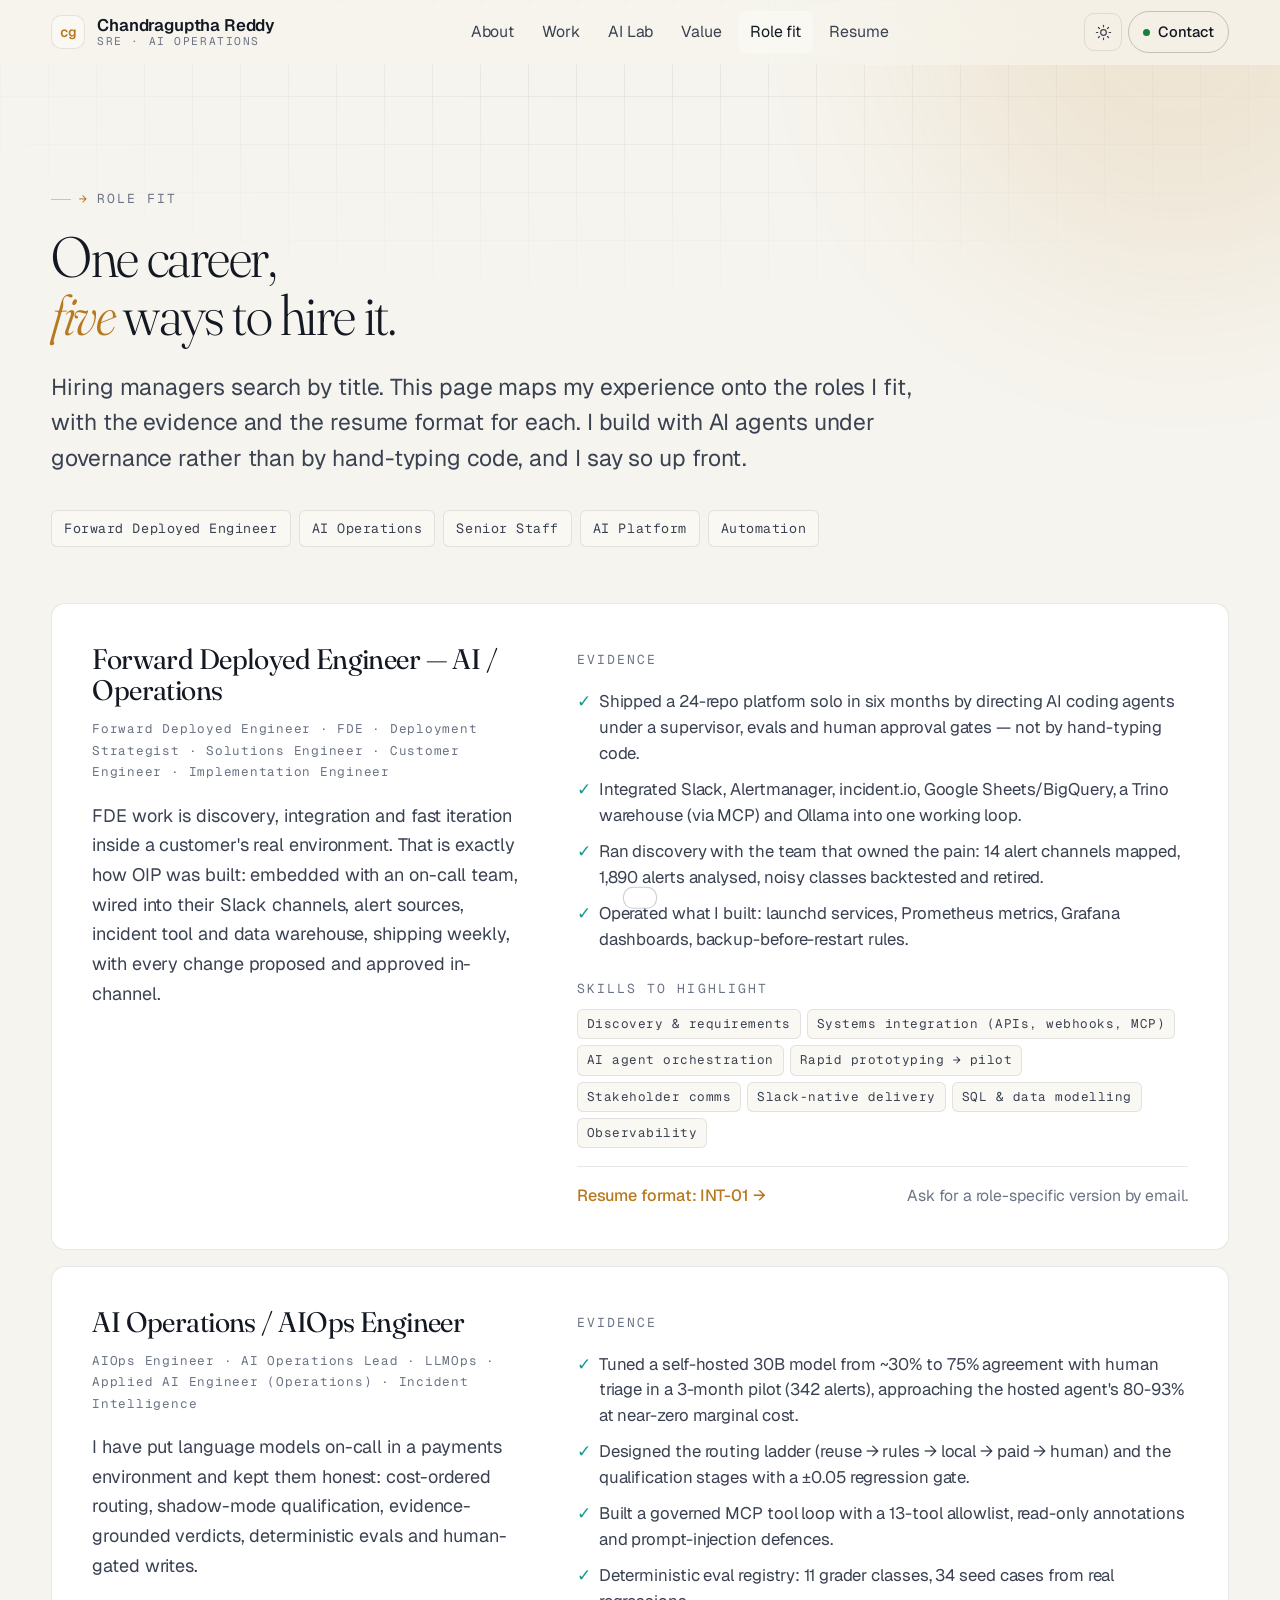
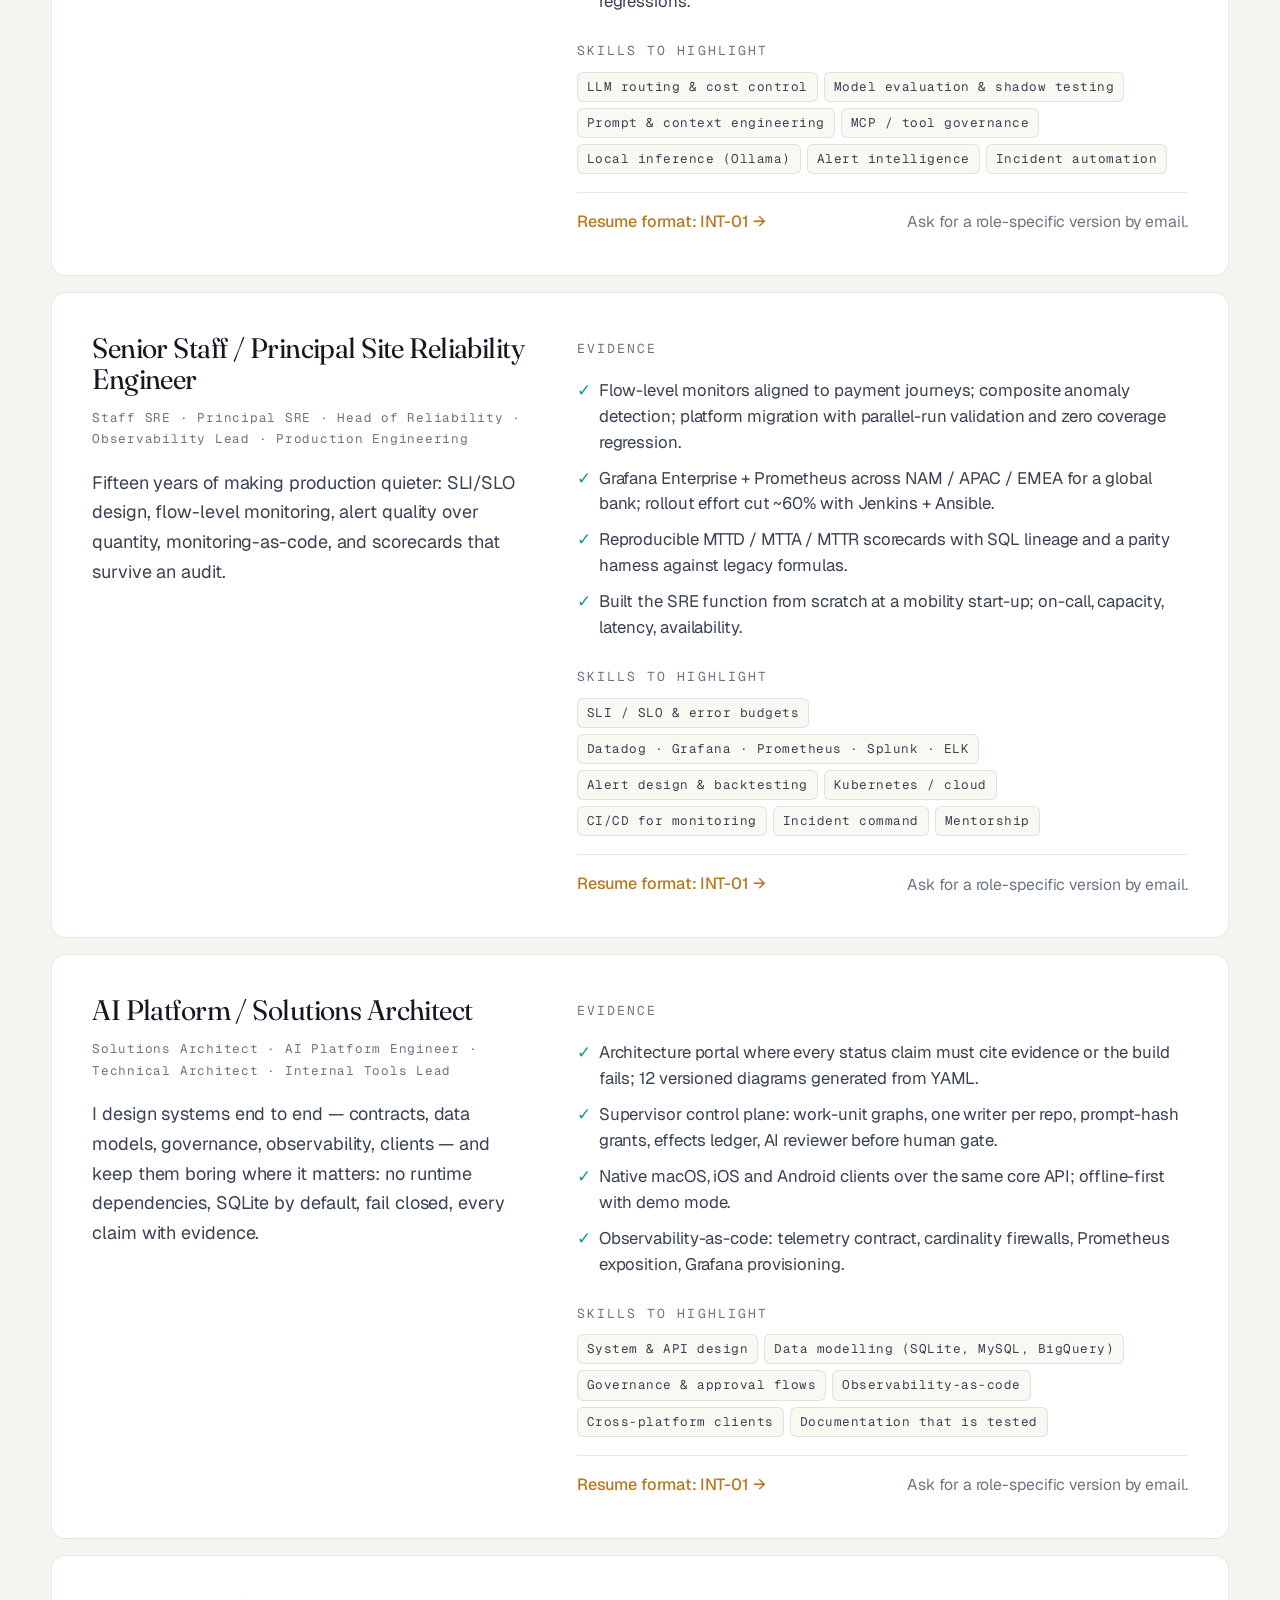
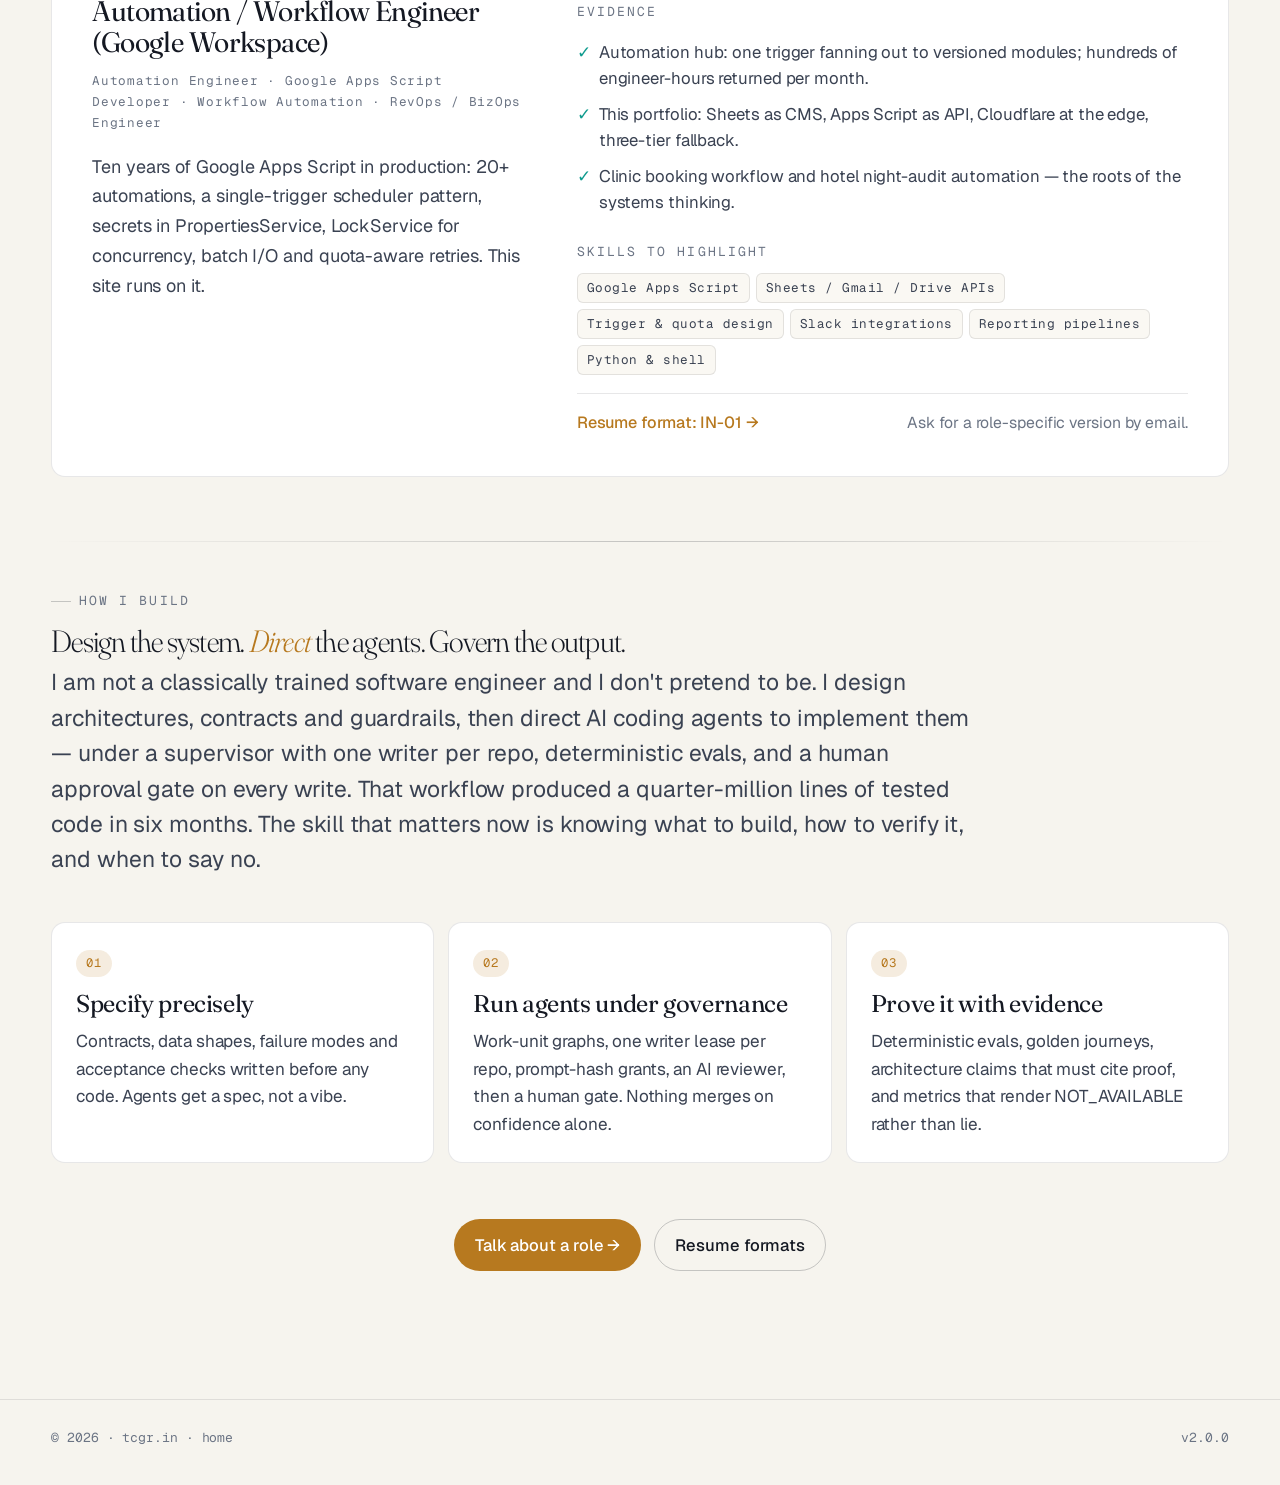
==== commit d0bc38cc: "fix: clip contact glow (removes empty gap below footer); relocation wording; drop implementation not" ====
--- a/public/profiles.html
+++ b/public/profiles.html
@@ -114,7 +114,7 @@
 <footer>
   <div class="wrap foot-inner">
     <div class="mono">© <span id="year"></span> · tcgr.in · <a href="index.html">home</a></div>
-    <div class="mono">v<span id="site-version-foot">2.0.0</span> · sheet-driven · static edge</div>
+    <div class="mono">v<span id="site-version-foot">2.0.0</span></div>
   </div>
 </footer>
 
--- a/public/assets/styles.css
+++ b/public/assets/styles.css
@@ -380,12 +380,13 @@
   -webkit-mask-image: linear-gradient(90deg, transparent, #000 8%, #000 92%, transparent);
           mask-image: linear-gradient(90deg, transparent, #000 8%, #000 92%, transparent);
 }
-.marquee { display: flex; width: max-content; gap: 0; animation: marquee var(--marquee-dur, 48s) linear infinite; will-change: transform; }
+.marquee { display: flex; width: max-content; gap: 0; animation: marquee var(--marquee-dur, 48s) linear infinite; will-change: transform; backface-visibility: hidden; }
+.marquee.js-driven { animation: none; }
 .marquee:hover { animation-play-state: paused; }
 .marquee-track { display: flex; align-items: center; gap: 36px; padding-right: 36px; flex: none; }
 .marquee-track span { font-family: var(--font-mono); font-size: 0.8rem; letter-spacing: 0.05em; color: var(--muted); white-space: nowrap; }
 .marquee-track span.sep { color: var(--accent); opacity: 0.8; font-size: 0.6rem; }
-@keyframes marquee { to { transform: translate3d(-50%, 0, 0); } }
+@keyframes marquee { from { transform: translate3d(0, 0, 0); } to { transform: translate3d(-50%, 0, 0); } }
 
 /* ── About ──────────────────────────────────────────────────────────────── */
 .about-grid { display: grid; gap: 32px; }
@@ -465,6 +466,7 @@
 .bar-track { height: 14px; border-radius: 7px; background: var(--surface-2); border: 1px solid var(--line); overflow: hidden; }
 .bar-fill { height: 100%; width: 0; border-radius: 7px; background: var(--signal); transition: width 1.2s cubic-bezier(.2,.7,.2,1); }
 .bar-fill.remote { background: var(--muted); }
+.bar-fill.start { background: color-mix(in srgb, var(--signal) 45%, transparent); }
 .bar-val { font-family: var(--font-display); font-size: 2rem; line-height: 1; color: var(--text); }
 .bench-facts { display: grid; gap: 10px; }
 .bench-facts div { display: grid; grid-template-columns: 1fr auto; gap: 12px; padding: 10px 0; border-bottom: 1px solid var(--line); font-size: 0.9rem; color: var(--text-2); }
@@ -530,14 +532,22 @@
 /* ── Skills matrix + certifications ────────────────────────────────────── */
 .skills { display: grid; gap: 14px; }
 @media (min-width: 900px) { .skills { grid-template-columns: repeat(2, 1fr); } }
+@media (min-width: 1100px) { .skills { grid-template-columns: repeat(3, 1fr); } }
 .skill-group .h-card { font-size: 1.05rem; margin-bottom: 14px; display: flex; justify-content: space-between; align-items: baseline; }
 .skill-group .h-card small { font-family: var(--font-mono); font-size: 0.66rem; color: var(--muted); letter-spacing: 0.1em; }
 .skill { display: grid; grid-template-columns: 1fr auto; gap: 6px 12px; padding: 8px 0; border-top: 1px solid var(--line); font-size: 0.9rem; align-items: center; }
 .skill .lvl { font-family: var(--font-mono); font-size: 0.66rem; color: var(--muted); letter-spacing: 0.08em; }
 .skill .meter { grid-column: 1 / -1; height: 3px; border-radius: 2px; background: var(--surface-2); overflow: hidden; }
 .skill .meter i { display: block; height: 100%; width: 0; background: var(--signal); transition: width 1s ease; }
-.certs { margin-top: 28px; display: grid; gap: 8px; }
-.cert { display: grid; grid-template-columns: 1fr auto; gap: 8px 16px; padding: 12px 16px; border: 1px solid var(--line); border-radius: var(--radius-sm); background: var(--surface); font-size: 0.9rem; }
+.certs { margin-top: 20px; display: grid; gap: 14px; }
+@media (min-width: 900px) { .certs { grid-template-columns: repeat(2, 1fr); } }
+.cert-group { border: 1px solid var(--line); border-radius: var(--radius); background: var(--surface); padding: 18px 18px 8px; }
+.cert-group-head { display: flex; justify-content: space-between; width: 100%; margin-bottom: 8px; }
+.cert-group-head .count { color: var(--accent); }
+.cert-link { color: var(--text); border-bottom: 1px solid var(--line-strong); transition: color 0.2s ease, border-color 0.2s ease; }
+.cert-link:hover { color: var(--accent); border-color: var(--accent); }
+.verify { font-family: var(--font-mono); font-size: 0.62rem; color: var(--signal); margin-left: 8px; letter-spacing: 0.06em; white-space: nowrap; }
+.cert { display: grid; grid-template-columns: 1fr auto; gap: 6px 16px; padding: 11px 0; border-top: 1px solid var(--line); font-size: 0.9rem; }
 .cert .iss { color: var(--muted); font-size: 0.82rem; }
 .cert .yr { font-family: var(--font-mono); font-size: 0.72rem; color: var(--muted); }
 
@@ -589,7 +599,7 @@
 .resume .foot .dl.busy { color: var(--muted); }
 
 /* ── Contact ────────────────────────────────────────────────────────────── */
-.contact { text-align: center; }
+.contact { text-align: center; overflow: hidden; } /* clip the background glow so it cannot extend the page below the footer */
 .contact .h-section { font-size: clamp(2.4rem, 5vw + 0.5rem, 5rem); margin-bottom: 20px; }
 .contact .lead { margin-inline: auto; margin-bottom: 30px; }
 .contact-ctas { display: flex; flex-wrap: wrap; justify-content: center; gap: 10px; }
@@ -651,7 +661,8 @@
 /* Reduced motion */
 @media (prefers-reduced-motion: reduce) {
   html { scroll-behavior: auto; }
-  .marquee, .dot, .cursor, .diagram .wire.hot { animation: none !important; }
+  .dot, .cursor, .diagram .wire.hot { animation: none !important; }
+  .marquee { animation-duration: calc(var(--marquee-dur, 48s) * 2); } /* slow drift kept: it is the one motion on the page that carries content */
   [data-reveal] { opacity: 1 !important; transform: none !important; transition: none !important; }
   .bar-fill, .skill .meter i { transition: none; }
   * { scroll-behavior: auto !important; }
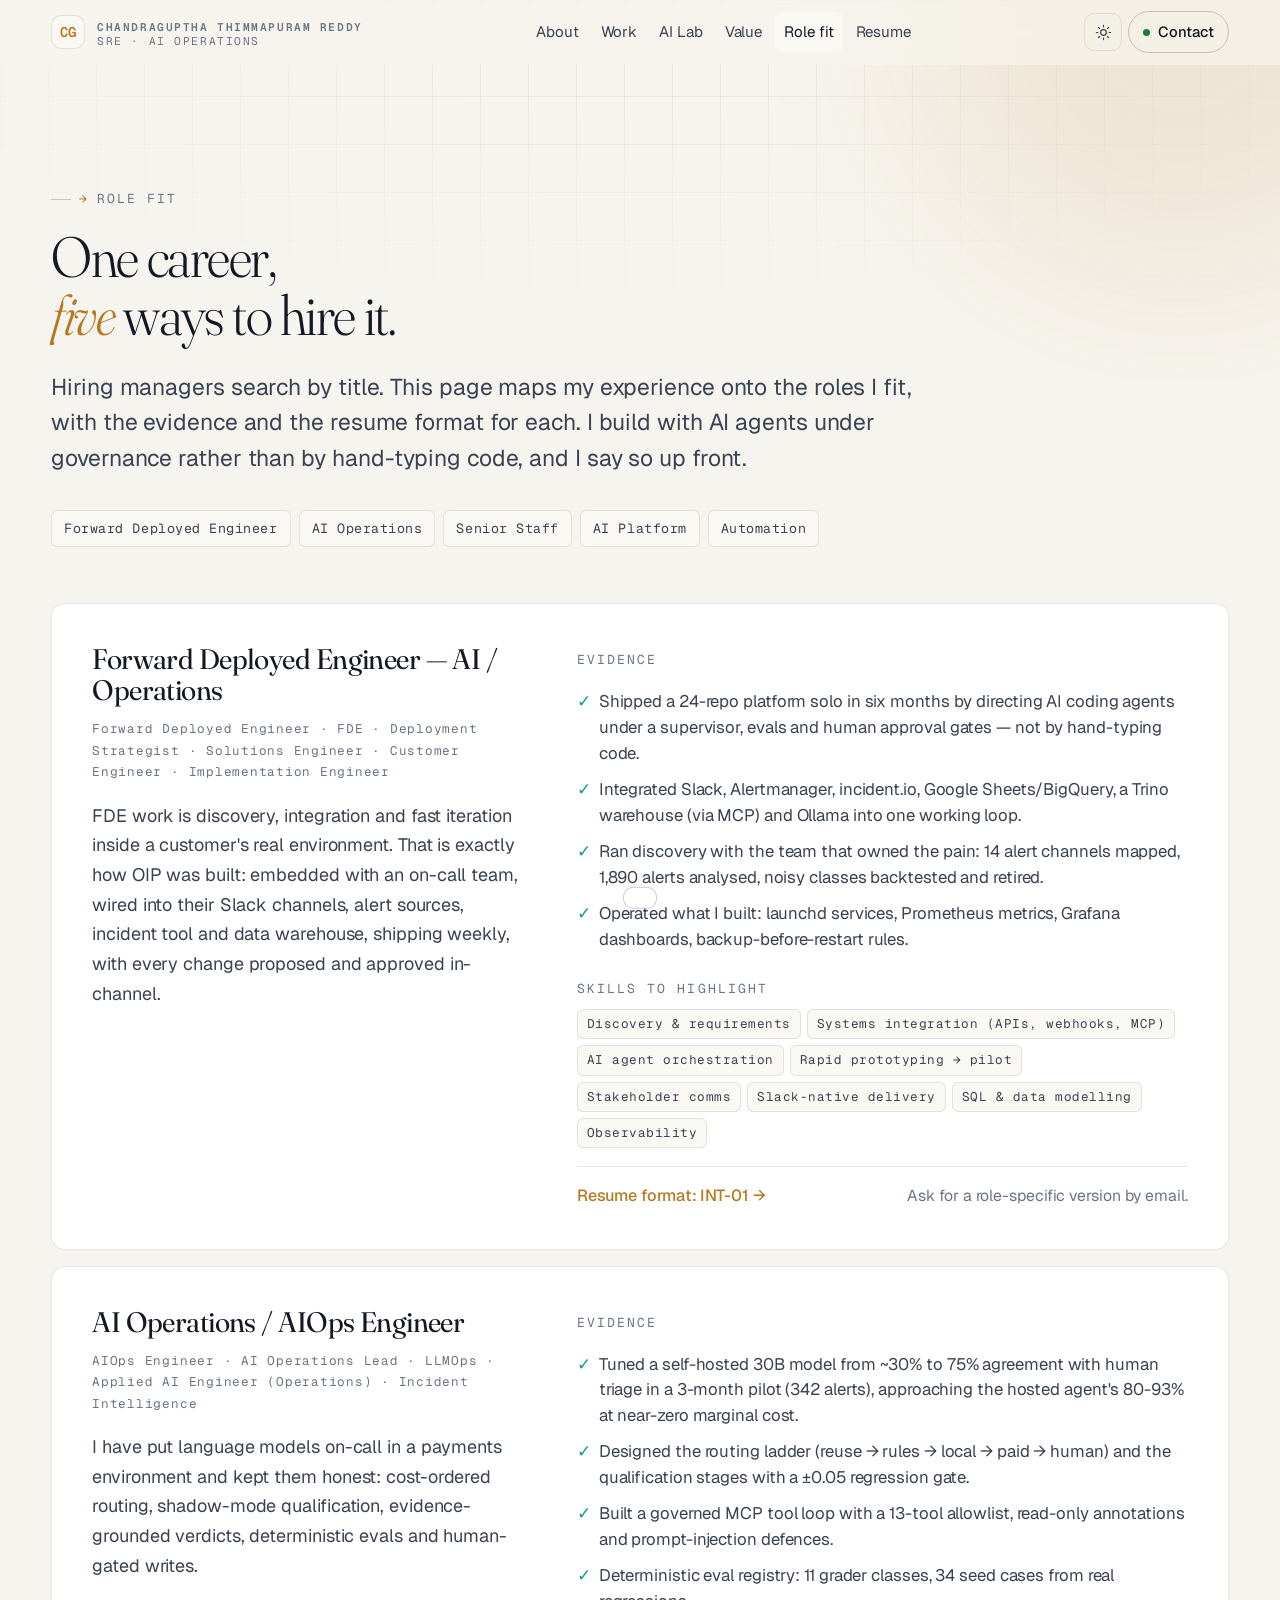
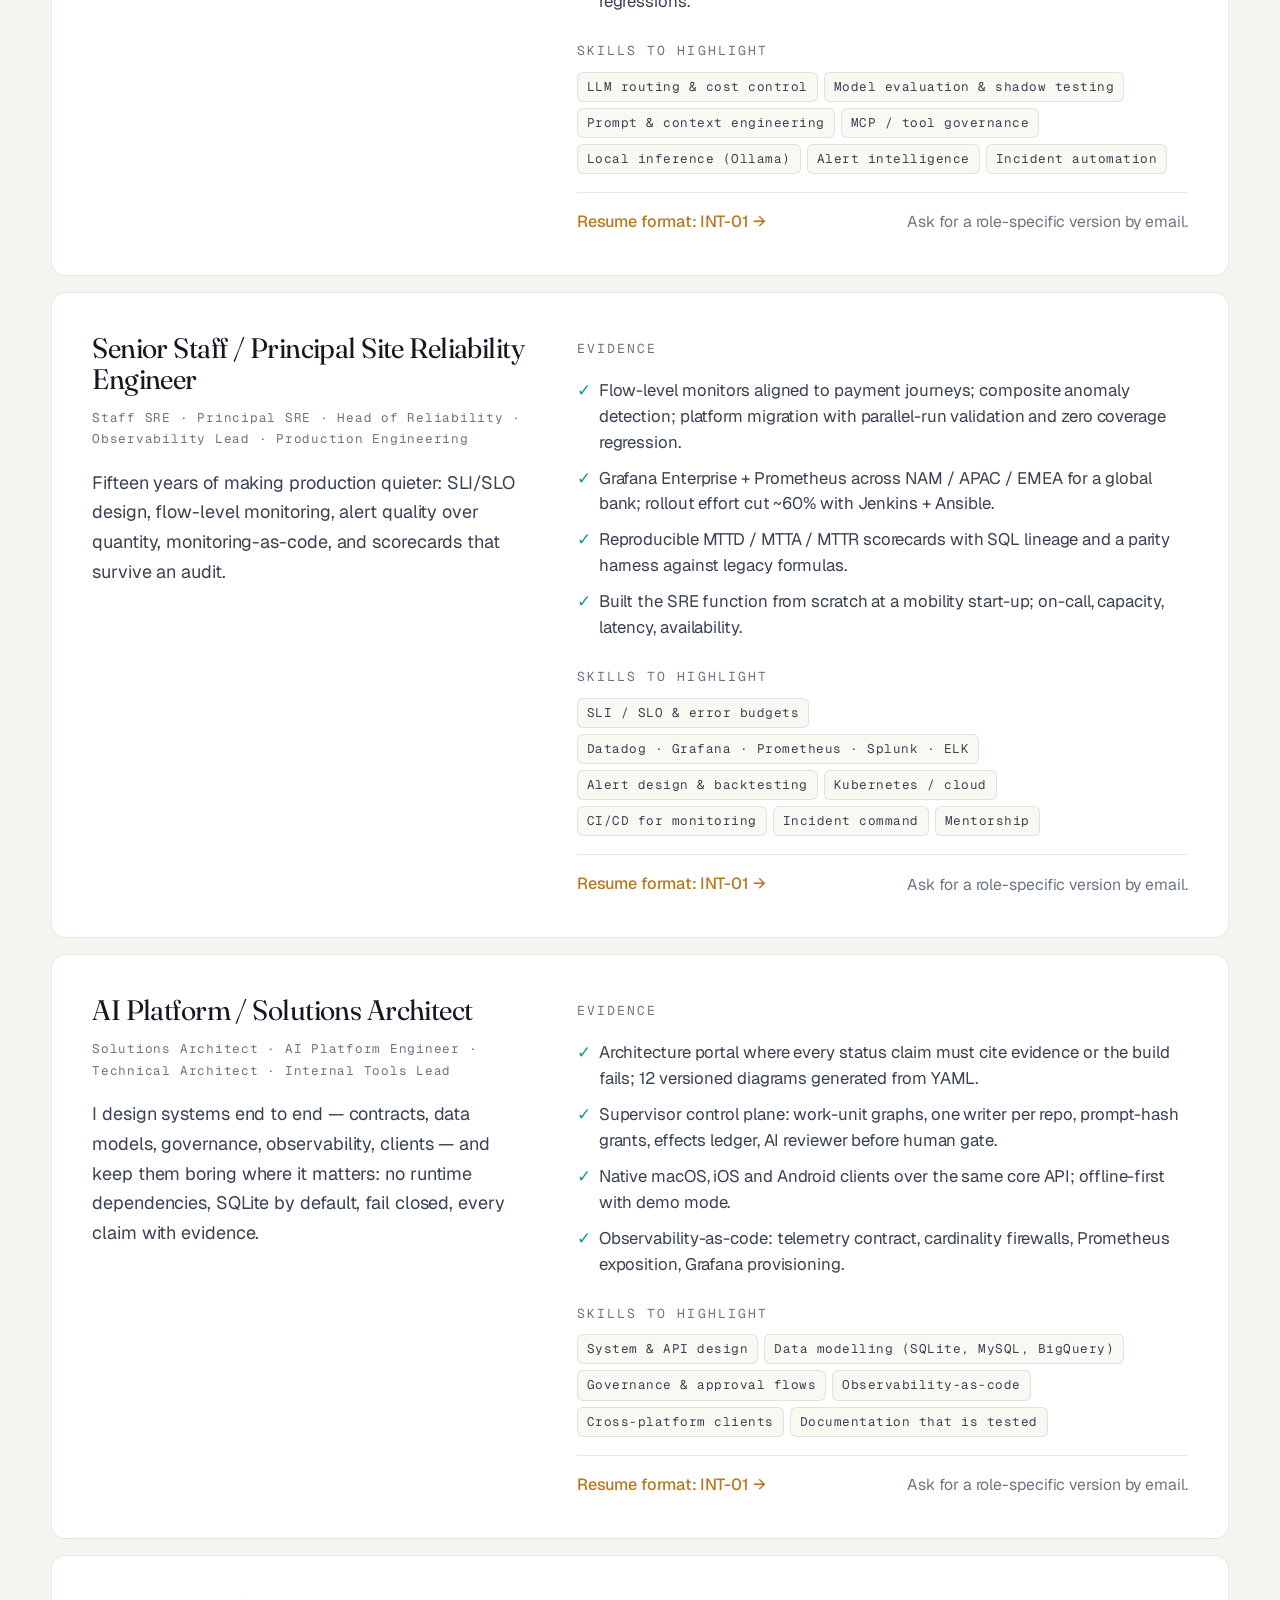
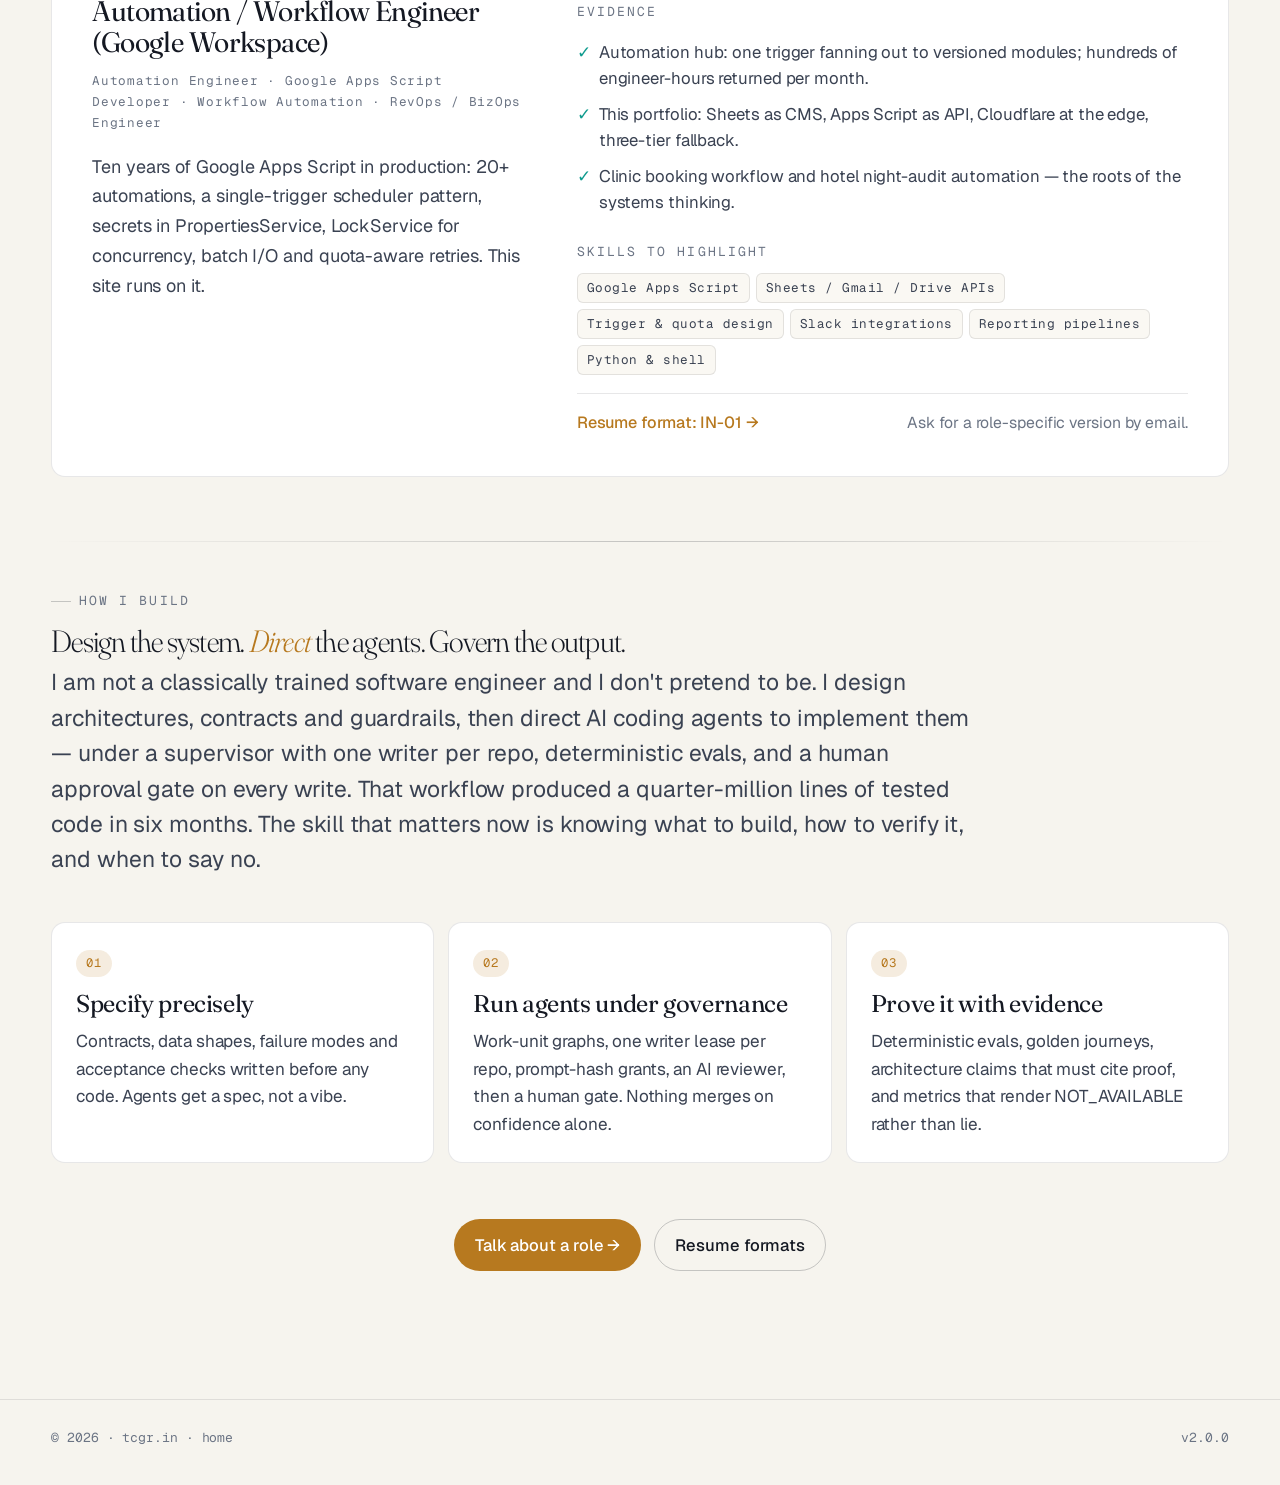
==== commit a0ae6706: "v2.0.2: CG monogram + full name in nav, wider layout; live data merges with bundled fallback (no emp" ====
--- a/public/profiles.html
+++ b/public/profiles.html
@@ -13,7 +13,7 @@
 <meta property="og:type" content="profile" />
 <meta property="og:url" content="https://tcgr.in/profiles.html" />
 <link rel="canonical" href="https://tcgr.in/profiles.html" />
-<link rel="icon" type="image/svg+xml" href="data:image/svg+xml,%3Csvg xmlns='http://www.w3.org/2000/svg' viewBox='0 0 64 64'%3E%3Crect width='64' height='64' rx='14' fill='%230b0e12'/%3E%3Ctext x='32' y='43' font-family='monospace' font-size='28' font-weight='600' fill='%23f2b84b' text-anchor='middle'%3Ecg%3C/text%3E%3C/svg%3E" />
+<link rel="icon" type="image/svg+xml" href="data:image/svg+xml,%3Csvg xmlns='http://www.w3.org/2000/svg' viewBox='0 0 64 64'%3E%3Crect width='64' height='64' rx='14' fill='%230b0e12'/%3E%3Ctext x='32' y='43' font-family='monospace' font-size='24' font-weight='600' fill='%23f2b84b' text-anchor='middle'%3ECG%3C/text%3E%3C/svg%3E" />
 <script>
   (function () { try { var t = localStorage.getItem('tcgr_theme') || (matchMedia('(prefers-color-scheme: light)').matches ? 'light' : 'dark'); document.documentElement.setAttribute('data-theme', t); } catch (e) {} })();
 </script>
@@ -45,9 +45,9 @@
 
 <nav class="nav" id="nav" aria-label="Primary">
   <div class="wrap nav-inner">
-    <a href="index.html" class="brand" aria-label="Chandraguptha Reddy — home">
-      <span class="brand-mark" id="brand-mark">cg</span>
-      <span class="brand-text"><b>Chandraguptha Reddy</b><span>SRE · AI Operations</span></span>
+    <a href="index.html" class="brand" aria-label="Chandraguptha Thimmapuram Reddy — home">
+      <span class="brand-mark" id="brand-mark">CG</span>
+      <span class="brand-text"><b><span class="brand-full">Chandraguptha Thimmapuram Reddy</span><span class="brand-short">Chandraguptha T. Reddy</span></b><span>SRE · AI Operations</span></span>
     </a>
     <div class="nav-links" id="nav-links">
       <a href="index.html#about">About</a>
--- a/public/assets/styles.css
+++ b/public/assets/styles.css
@@ -34,7 +34,7 @@
   --radius: 14px;
   --radius-sm: 8px;
 
-  --maxw: 1180px;
+  --maxw: 1320px;
   --gutter: clamp(20px, 4vw, 56px);
 
   color-scheme: dark;
@@ -238,7 +238,9 @@
 }
 .brand-mark img { width: 100%; height: 100%; object-fit: cover; }
 .brand-text { display: flex; flex-direction: column; line-height: 1.15; }
-.brand-text b { font-weight: 600; font-size: 0.93rem; letter-spacing: -0.01em; }
+.brand-text b { font-weight: 600; font-size: 0.95rem; letter-spacing: -0.01em; }
+.brand-short { display: none; }
+@media (max-width: 640px) { .brand-full { display: none; } .brand-short { display: inline; } }
 .brand-text span { font-family: var(--font-mono); font-size: 0.62rem; letter-spacing: 0.14em; text-transform: uppercase; color: var(--muted); }
 
 .nav-links { display: none; gap: 4px; }
@@ -267,12 +269,12 @@
 #nav-cta { display: none; }
 @media (max-width: 420px) { .brand-text span { display: none; } .brand-text b { font-size: 0.88rem; } }
 @media (min-width: 640px) { #nav-cta { display: inline-flex; } }
-@media (min-width: 1024px) {
+@media (min-width: 1100px) {
   .nav-links { display: flex; }
   .nav-links a { white-space: nowrap; }
   #menu-toggle { display: none; }
 }
-@media (min-width: 1024px) and (max-width: 1180px) { .nav-links a { padding-inline: 9px; font-size: 0.84rem; } }
+@media (min-width: 1100px) and (max-width: 1280px) { .nav-links a { padding-inline: 9px; font-size: 0.84rem; } }
 
 .mobile-menu {
   display: none;
@@ -283,7 +285,7 @@
 .mobile-menu.open { display: flex; }
 .mobile-menu a { padding: 11px 4px; border-bottom: 1px solid var(--line); font-size: 1rem; }
 .mobile-menu a:last-child { border-bottom: 0; color: var(--accent); }
-@media (min-width: 1024px) { .mobile-menu { display: none !important; } }
+@media (min-width: 1100px) { .mobile-menu { display: none !important; } }
 
 /* ── Hero ───────────────────────────────────────────────────────────────── */
 .hero {
@@ -668,9 +670,80 @@
   * { scroll-behavior: auto !important; }
 }
 
-/* Print: resume-ish */
+/* ── Print / Save as PDF ─────────────────────────────────────────────────
+ *  Goal: a clean, readable A4 portrait document of the whole site. Light
+ *  palette, no chrome, every section visible, every accordion open, grids
+ *  collapsed to one or two columns, nothing split across pages mid-card.
+ * ────────────────────────────────────────────────────────────────────────── */
+@page { size: A4 portrait; margin: 14mm 14mm 16mm; }
 @media print {
-  .nav, .hero-bg, #telemetry, .glow, .marquee-wrap, .palette, .toast, footer .mono, .ops-panel { display: none !important; }
-  body { background: #fff; color: #000; }
-  .section { padding-block: 24px; break-inside: avoid; }
-}
+  :root, html[data-theme="dark"], html[data-theme="light"] {
+    --bg: #fff; --bg-2: #fff; --surface: #fff; --surface-2: #f4f4f2;
+    --line: #d9d9d4; --line-strong: #bdbdb6;
+    --text: #111; --text-2: #333; --muted: #666; --faint: #888;
+    --accent: #8a5a0e; --signal: #0b6e64; --ok: #15803d; --info: #0369a1;
+    --shadow: none; color-scheme: light;
+  }
+  * { -webkit-print-color-adjust: exact; print-color-adjust: exact; text-shadow: none !important; box-shadow: none !important; }
+  html { font-size: 10.5pt; scroll-behavior: auto; }
+  body { background: #fff !important; color: #111; }
+  body::before { display: none; }
+
+  /* Chrome that has no meaning on paper */
+  .nav, .mobile-menu, .hero-bg, #telemetry, .glow, .marquee-wrap, .palette, .toast,
+  .ops-panel, .hero-ctas, .contact-ctas, .toggle, .verify, .stats-note, .ops-spark,
+  .resume .foot .dl, footer .mono a[href="#top"], #blogs-section[hidden] { display: none !important; }
+
+  /* Everything visible, regardless of scroll position */
+  [data-reveal] { opacity: 1 !important; transform: none !important; transition: none !important; }
+  [data-w] { width: attr(data-w %) !important; }
+  .bar-fill, .skill .meter i { transition: none !important; }
+
+  /* Layout: single/double column, generous but compact */
+  .wrap { width: 100%; max-width: none; }
+  .section, .hero { padding-block: 10mm 6mm; break-inside: auto; }
+  .hero { padding-top: 0; }
+  .section + .section { border-top: 1px solid var(--line); }
+  .section-head, .hero-grid, .about-grid, .case-hero, .bench, .proj-body, .lesson-body { display: block !important; }
+  .section-head .lead { margin-top: 4mm; }
+  .grid, .value-grid, .skills, .certs, .ladder, .engage, .how-i-build { display: grid !important; grid-template-columns: 1fr 1fr !important; gap: 4mm !important; }
+  .cols-3, .cols-4 { grid-template-columns: 1fr 1fr !important; }
+  .ladder { grid-template-columns: 1fr 1fr 1fr 1fr 1fr !important; gap: 2mm !important; }
+  .rung::after { display: none !important; }
+  .stats { grid-template-columns: repeat(4, 1fr) !important; margin-top: 6mm; }
+  .stat { border-bottom: 0 !important; }
+  .timeline::before { display: none; }
+  .tl { grid-template-columns: 1fr !important; padding-left: 0 !important; padding-bottom: 5mm !important; gap: 1mm !important; }
+  .tl::before { display: none; }
+  .tl .left { text-align: left !important; }
+  .diagram { overflow: visible; padding: 2mm; }
+  .diagram svg { min-width: 0 !important; }
+  .profile { display: block !important; }
+
+  /* Typography */
+  .h-hero { font-size: 26pt; }
+  .h-section { font-size: 18pt; }
+  .display em { color: var(--accent); }
+  .lead { font-size: 11pt; max-width: none; }
+  .card, details.acc, .principle, .rung, .cert-group, .component, .value, .profile { break-inside: avoid; page-break-inside: avoid; border: 1px solid var(--line) !important; background: #fff !important; }
+  .card.lift:hover { transform: none; }
+  h1, h2, h3, .section-head, .eyebrow { break-after: avoid; page-break-after: avoid; }
+
+  /* Accordions: body visible even if the browser ignores the before-print hook */
+  details.acc { border-radius: 4px; }
+  details.acc summary { padding: 4mm 5mm 2mm; }
+  details.acc summary::-webkit-details-marker { display: none; }
+  details.acc .acc-body { padding: 0 5mm 4mm; }
+  details.acc:not([open]) .acc-body { display: block; }
+
+  /* Links: show the destination for the few that matter */
+  .contact .terminal { max-width: none; margin-top: 4mm; border: 1px solid var(--line); }
+  .terminal .thead { display: none; }
+  .cert-link::after { content: " (" attr(href) ")"; font-family: var(--font-mono); font-size: 7.5pt; color: var(--faint); }
+  footer { padding: 6mm 0 0; font-size: 8pt; }
+  footer a[href^="http"]::after { content: " " attr(href); color: var(--faint); }
+
+  /* Page breaks between the big chapters */
+  #work, #ai, #value, #skills, #knowledge, #resume { break-before: page; page-break-before: always; }
+  #journey, #contact { break-before: auto; }
+}
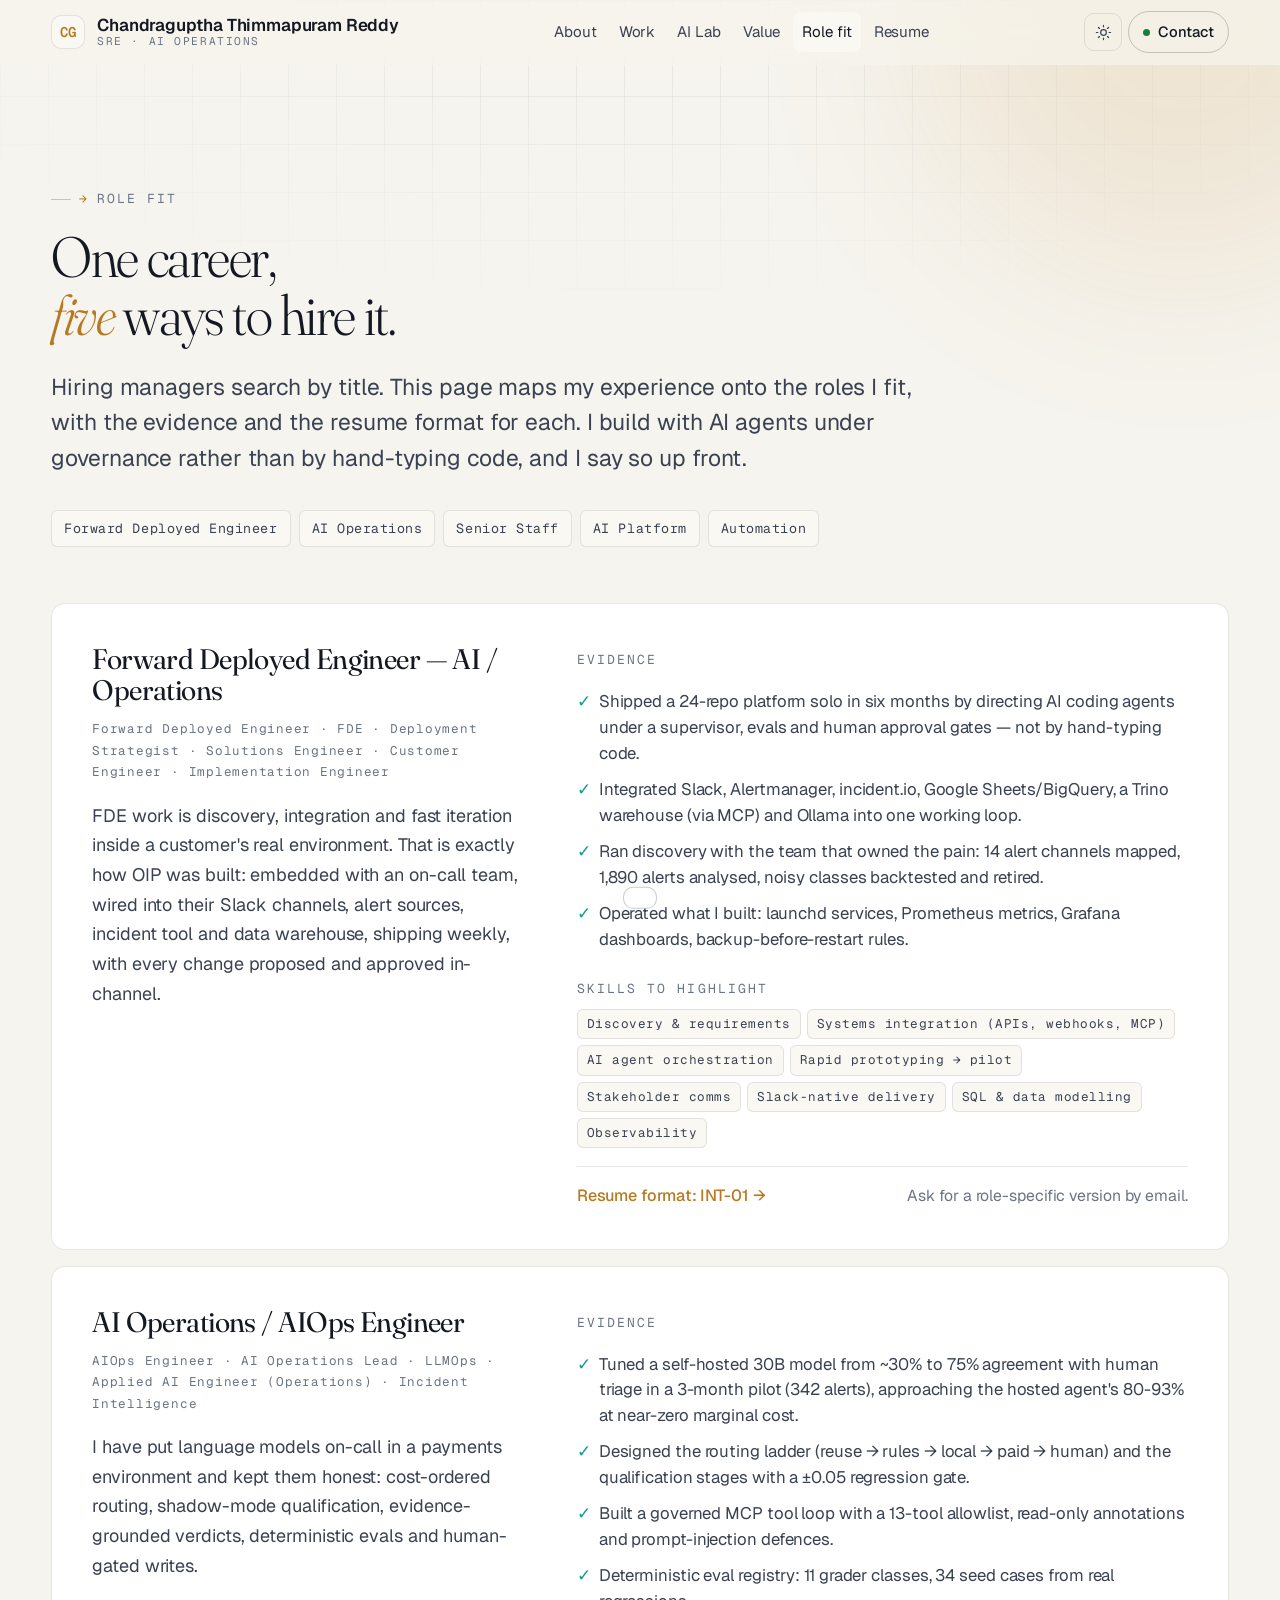
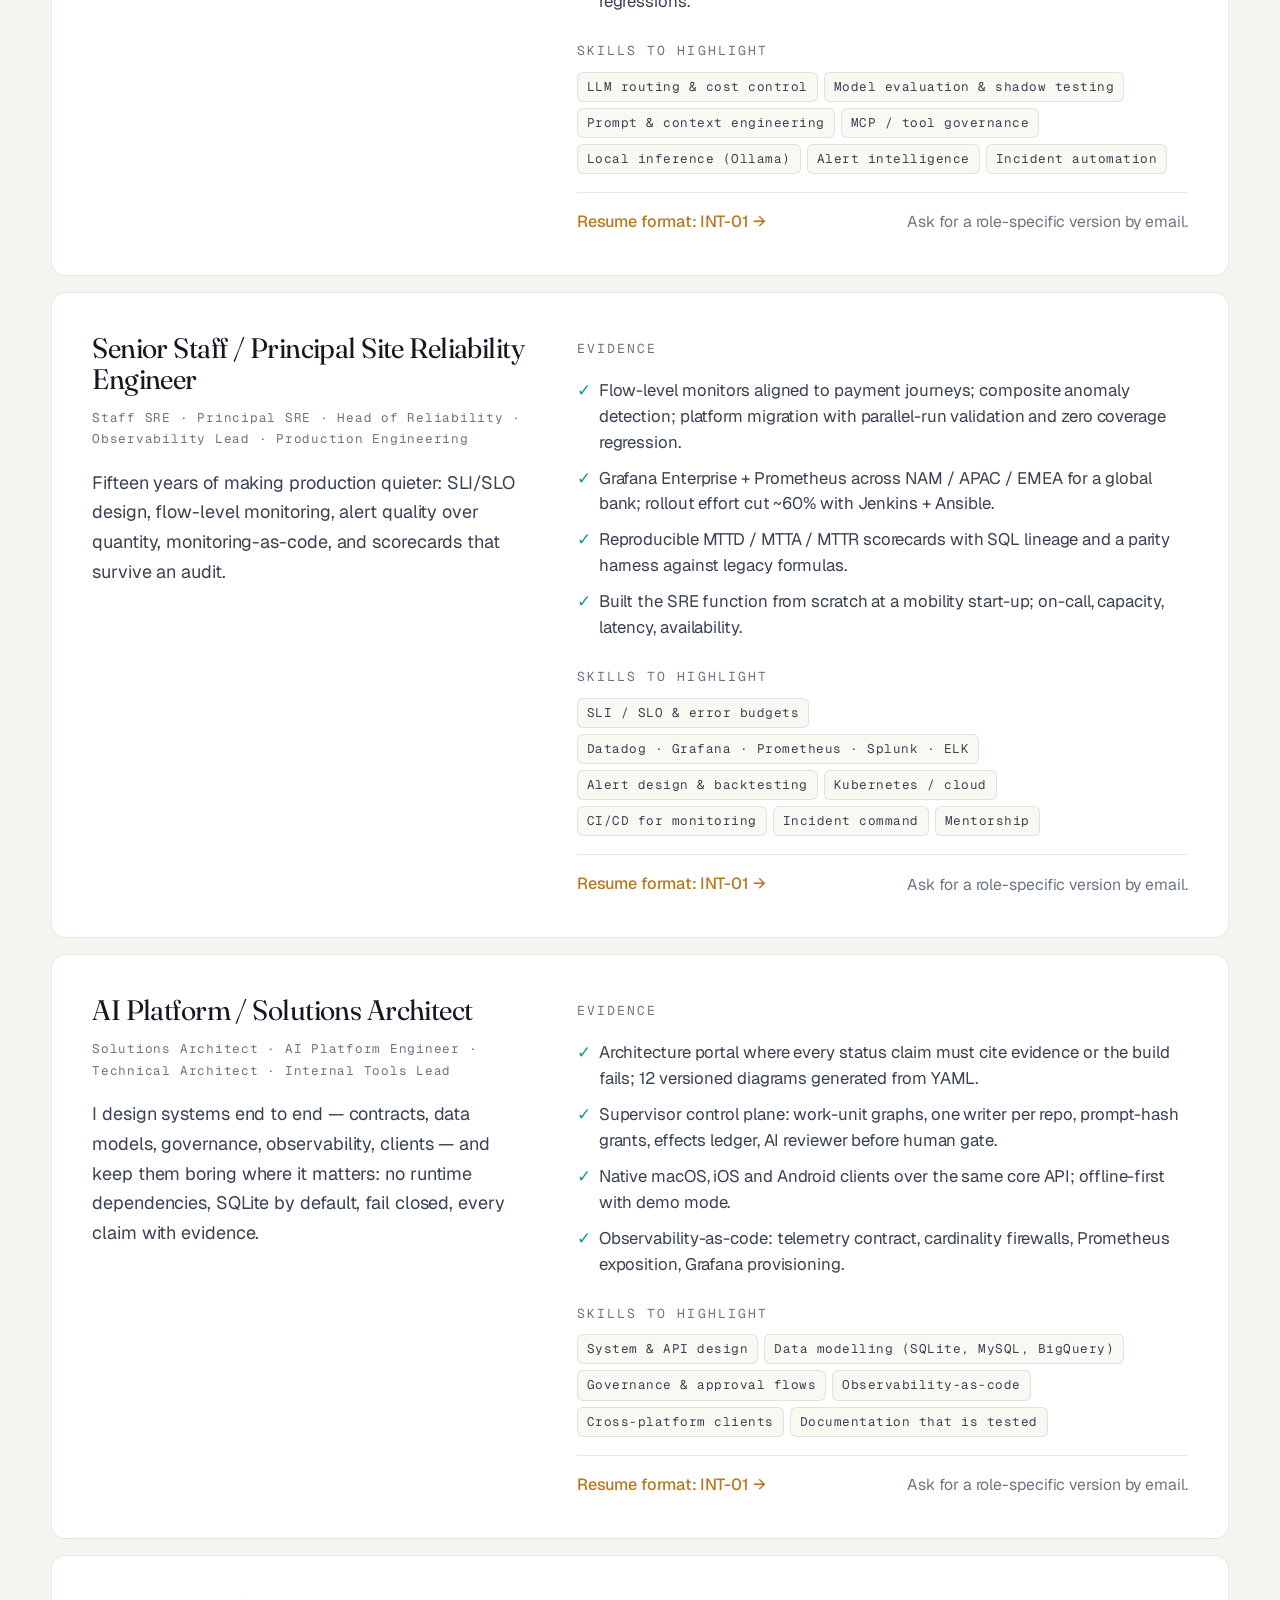
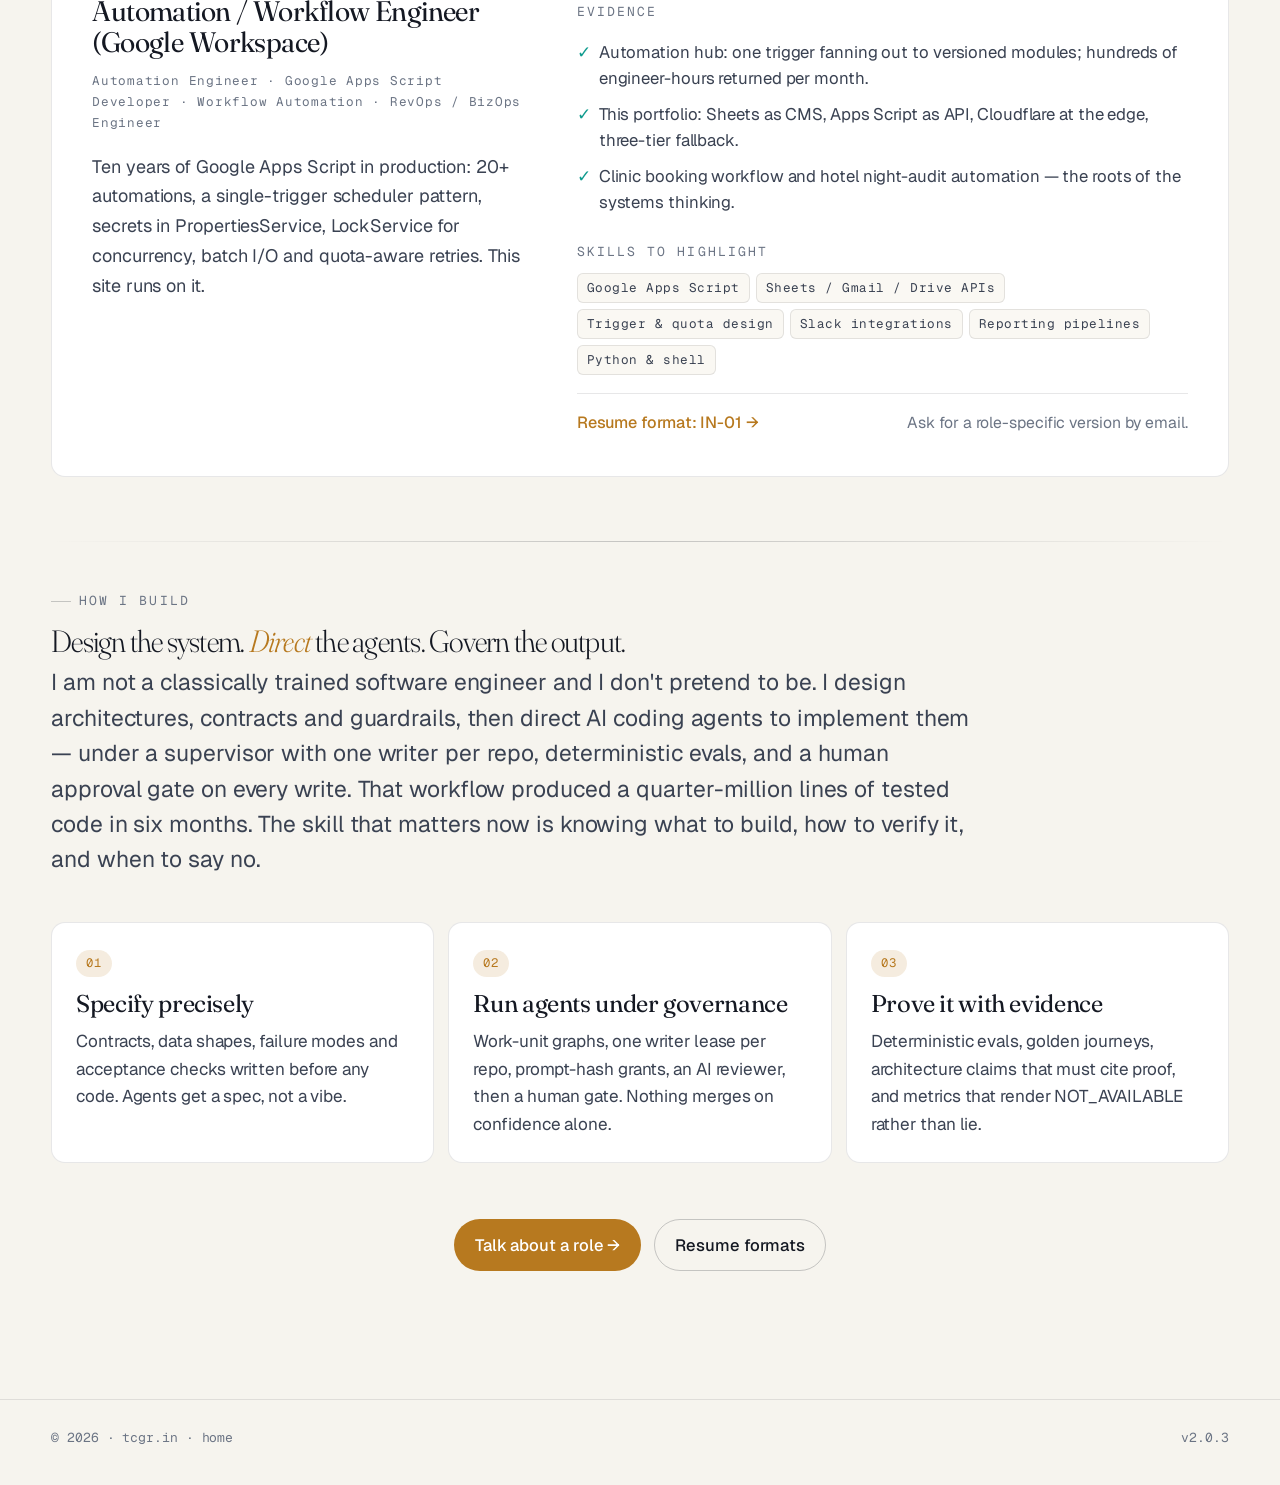
==== commit 456d9dc8: "v2.0.3: fix stale-CSS deploys (versioned asset URLs stamped by build.sh, no-cache HTML, 5-min assets" ====
--- a/public/profiles.html
+++ b/public/profiles.html
@@ -18,11 +18,11 @@
   (function () { try { var t = localStorage.getItem('tcgr_theme') || (matchMedia('(prefers-color-scheme: light)').matches ? 'light' : 'dark'); document.documentElement.setAttribute('data-theme', t); } catch (e) {} })();
 </script>
 <script src="./config.js"></script>
-<script>window.PORTFOLIO_CONFIG = Object.assign({ API_URL: "", CACHE_TTL_MS: 30 * 60 * 1000, SITE_VERSION: "2.0.0" }, window.PORTFOLIO_CONFIG || {});</script>
+<script>window.PORTFOLIO_CONFIG = Object.assign({ API_URL: "", CACHE_TTL_MS: 30 * 60 * 1000, SITE_VERSION: "2.0.3" }, window.PORTFOLIO_CONFIG || {});</script>
 <link rel="preconnect" href="https://fonts.googleapis.com">
 <link rel="preconnect" href="https://fonts.gstatic.com" crossorigin>
 <link href="https://fonts.googleapis.com/css2?family=Fraunces:ital,opsz,wght,SOFT,WONK@0,9..144,300..600,0..100,0..1;1,9..144,300..600,0..100,0..1&family=Geist:wght@400;500;600&family=Geist+Mono:wght@400;500;600&display=swap" rel="stylesheet">
-<link rel="stylesheet" href="./assets/styles.css">
+<link rel="stylesheet" href="./assets/styles.css?v=__SITE_VERSION__">
 <style>
   .profile { padding: clamp(24px, 3.5vw, 40px); display: grid; gap: 22px; scroll-margin-top: 90px; }
   @media (min-width: 960px) { .profile { grid-template-columns: 5fr 7fr; gap: 48px; } }
@@ -137,6 +137,6 @@
   </article>
 </template>
 
-<script src="./assets/app.js" defer></script>
+<script src="./assets/app.js?v=__SITE_VERSION__" defer></script>
 </body>
 </html>
--- a/public/assets/styles.css
+++ b/public/assets/styles.css
@@ -139,6 +139,7 @@
 /* ── Layout ─────────────────────────────────────────────────────────────── */
 .wrap { width: min(var(--maxw), 100% - 2 * var(--gutter)); margin-inline: auto; }
 .section { padding-block: clamp(72px, 10vw, 140px); position: relative; }
+.section:has(> .glow) { overflow: hidden; }
 .section + .section { border-top: 1px solid var(--line); }
 .section-head { display: grid; gap: 20px; margin-bottom: clamp(36px, 5vw, 64px); }
 @media (min-width: 900px) {
@@ -241,7 +242,7 @@
 .brand-text b { font-weight: 600; font-size: 0.95rem; letter-spacing: -0.01em; }
 .brand-short { display: none; }
 @media (max-width: 640px) { .brand-full { display: none; } .brand-short { display: inline; } }
-.brand-text span { font-family: var(--font-mono); font-size: 0.62rem; letter-spacing: 0.14em; text-transform: uppercase; color: var(--muted); }
+.brand-text > span { font-family: var(--font-mono); font-size: 0.62rem; letter-spacing: 0.14em; text-transform: uppercase; color: var(--muted); }
 
 .nav-links { display: none; gap: 4px; }
 .nav-links a {
@@ -267,7 +268,7 @@
 html[data-theme="light"] #theme-toggle .moon { display: none; }
 .brand-text b, .brand-text span { white-space: nowrap; }
 #nav-cta { display: none; }
-@media (max-width: 420px) { .brand-text span { display: none; } .brand-text b { font-size: 0.88rem; } }
+@media (max-width: 420px) { .brand-text > span { display: none; } .brand-text b { font-size: 0.88rem; } }
 @media (min-width: 640px) { #nav-cta { display: inline-flex; } }
 @media (min-width: 1100px) {
   .nav-links { display: flex; }
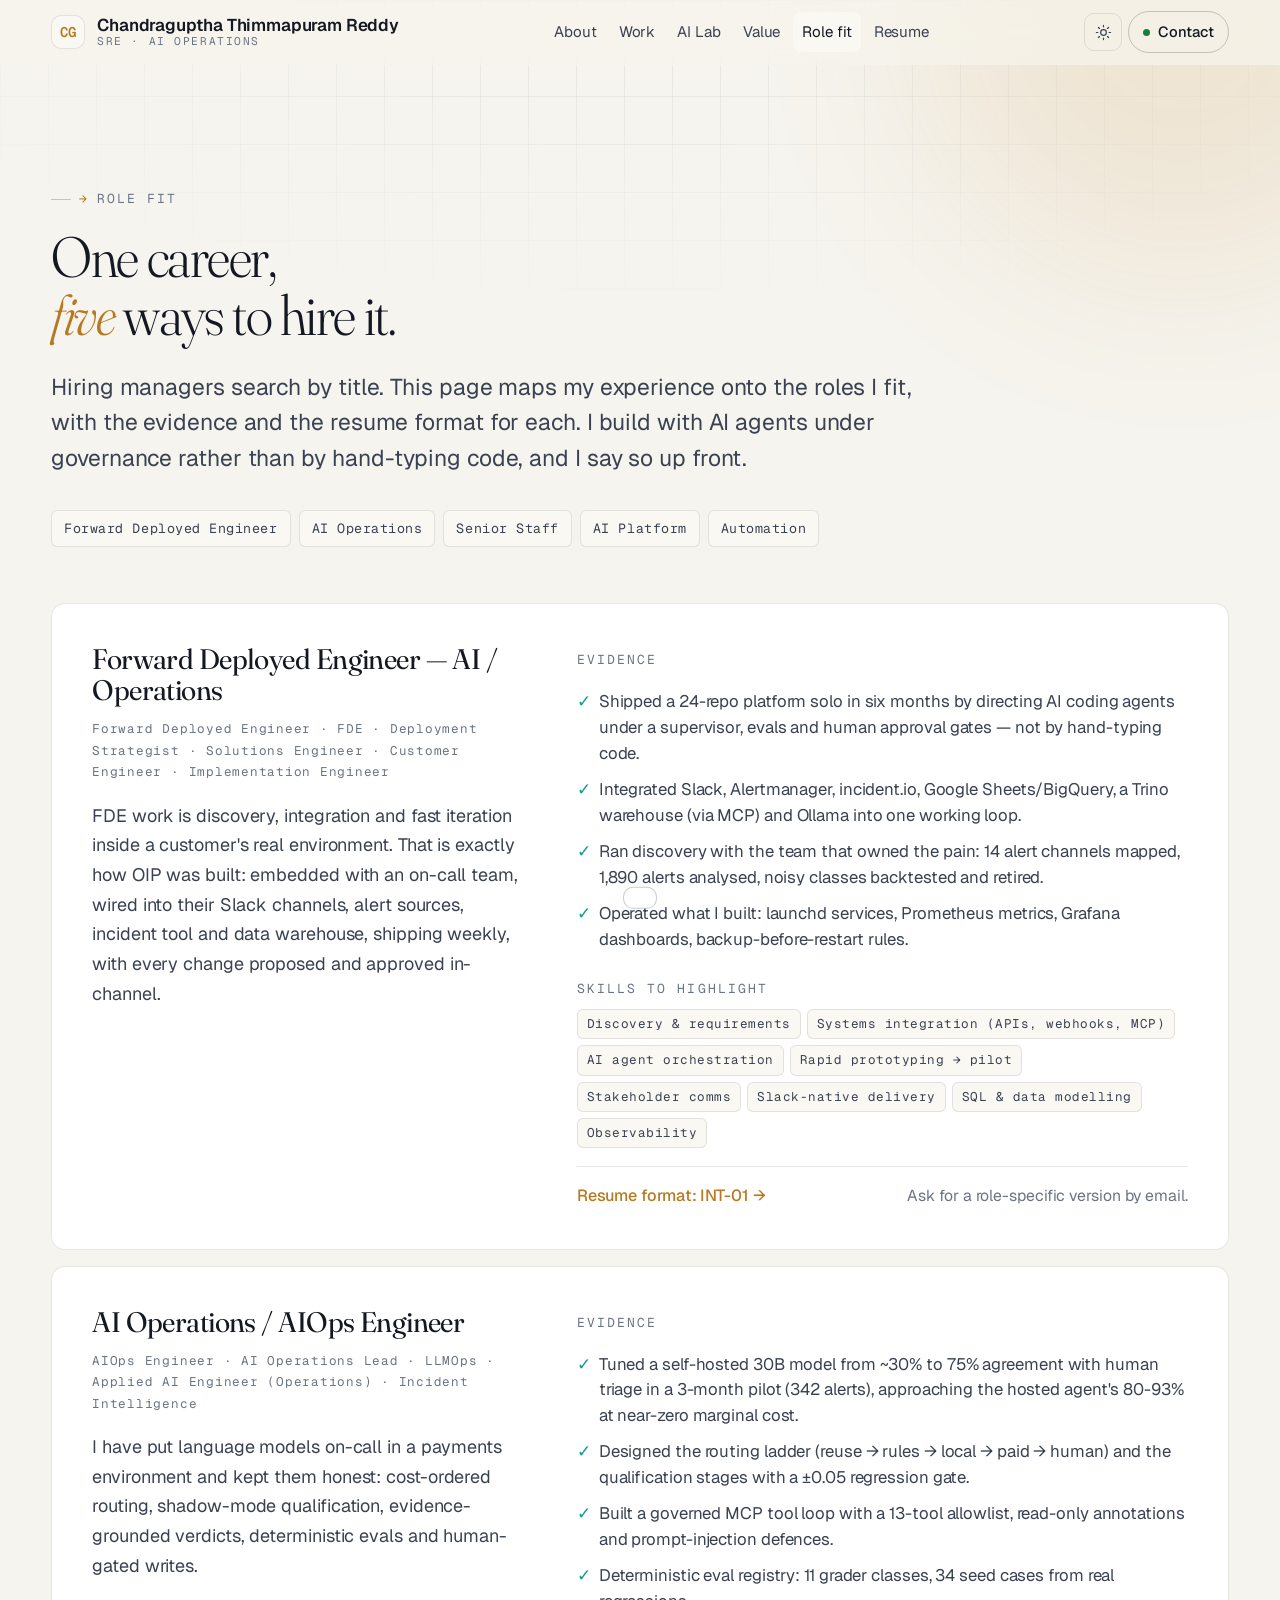
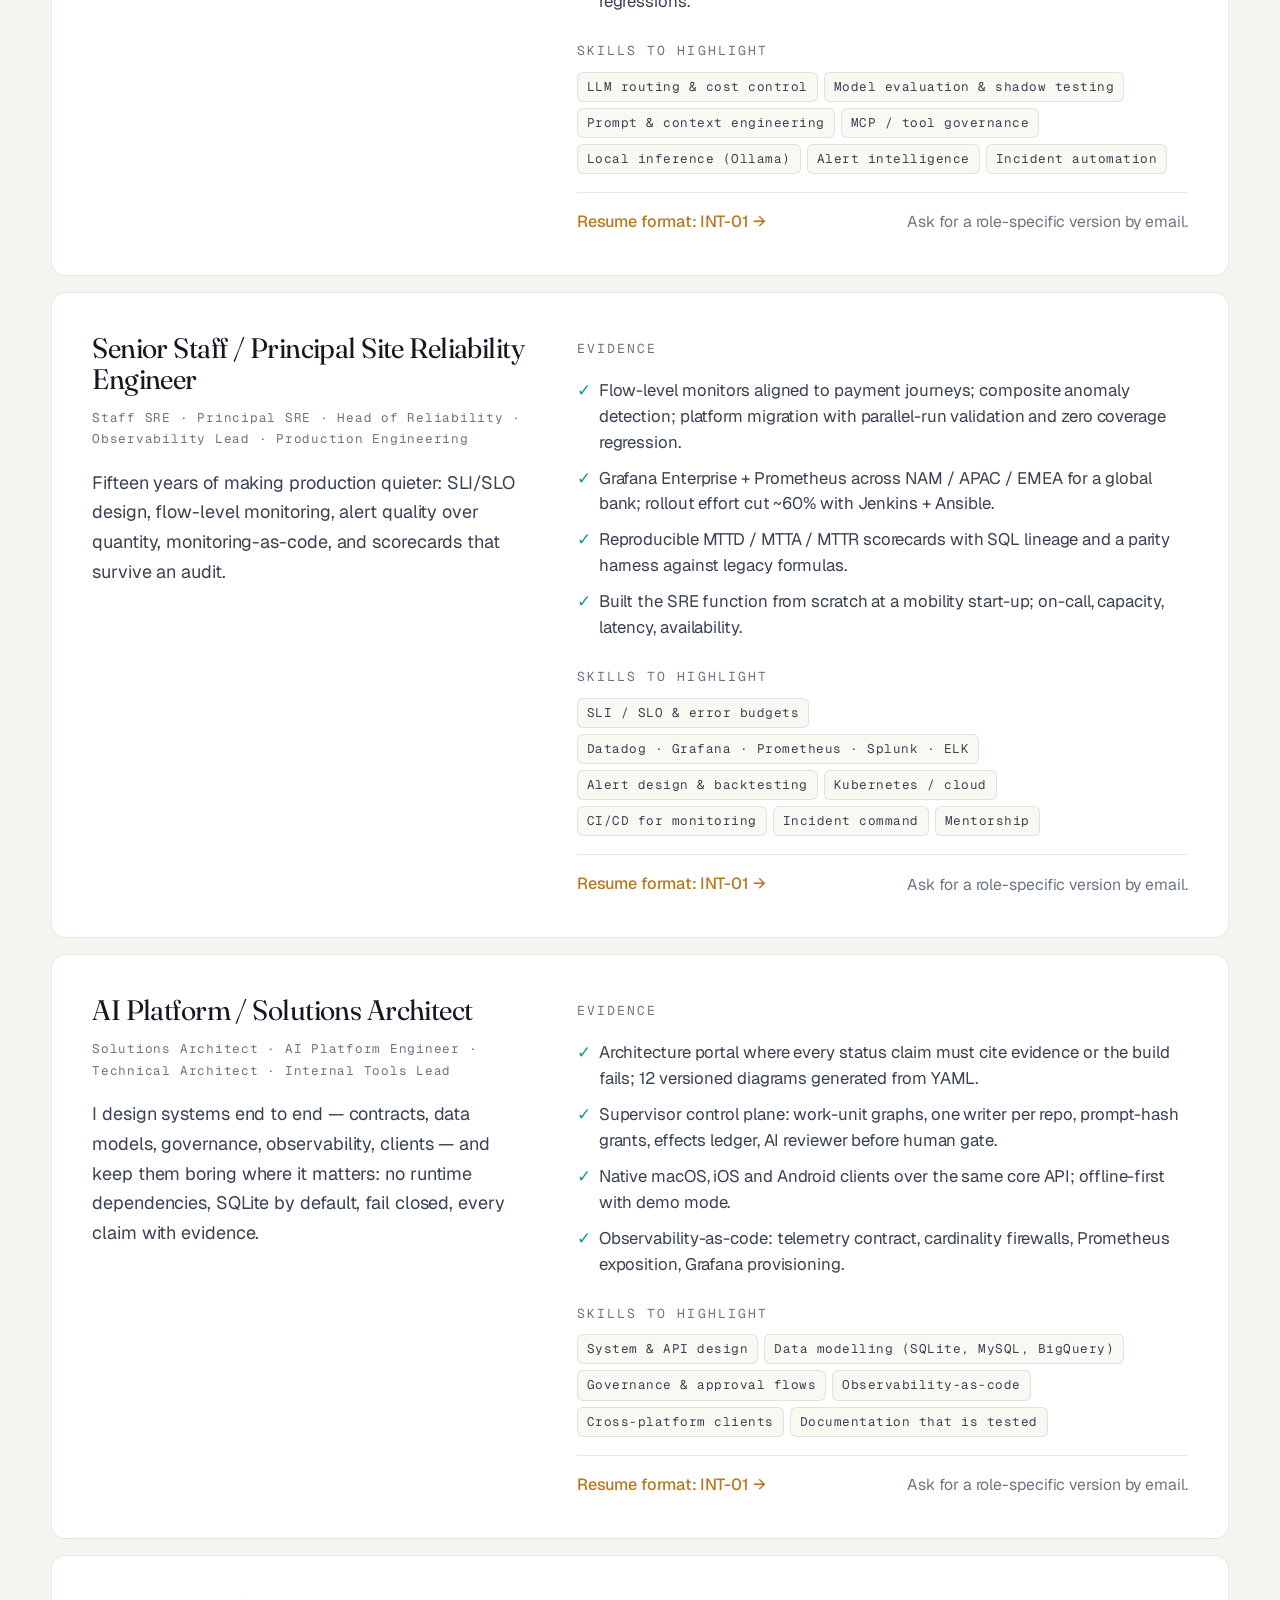
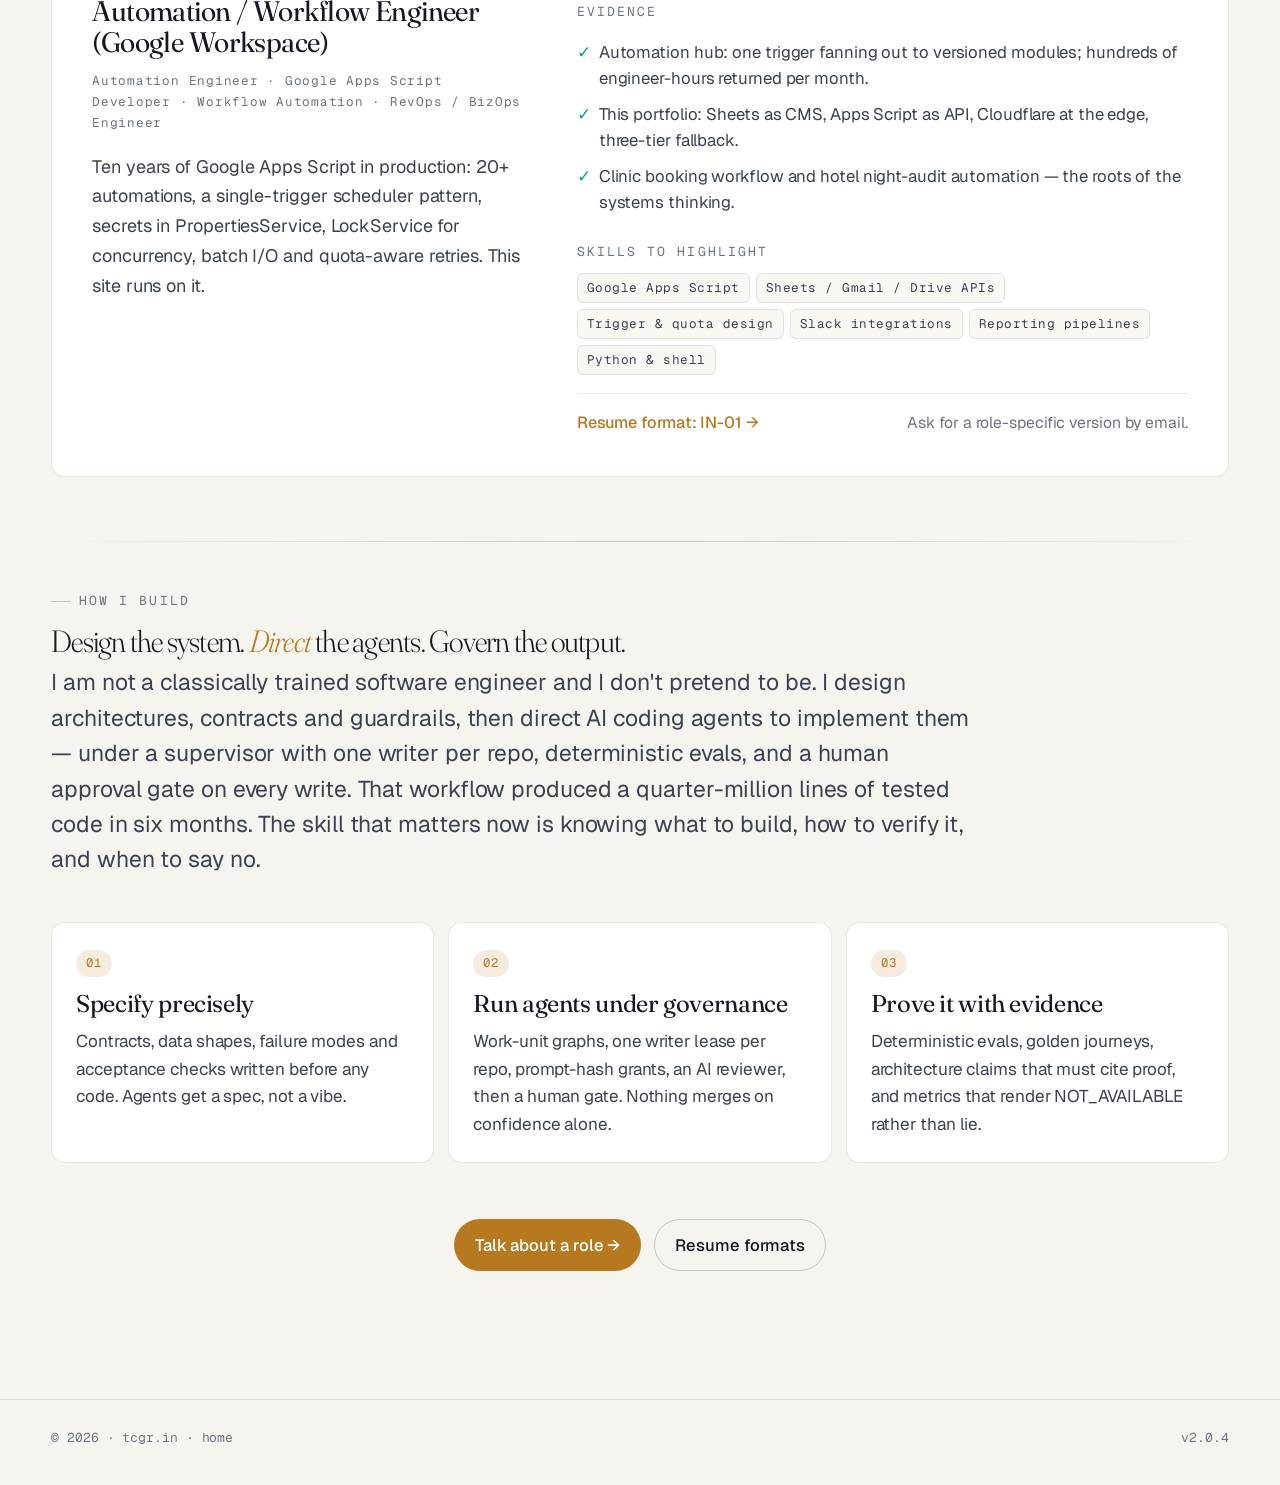
==== commit c2dc7354: "v2.0.4: single full name in nav (wraps on phones), no CSS-dependent variants" ====
--- a/public/profiles.html
+++ b/public/profiles.html
@@ -18,7 +18,7 @@
   (function () { try { var t = localStorage.getItem('tcgr_theme') || (matchMedia('(prefers-color-scheme: light)').matches ? 'light' : 'dark'); document.documentElement.setAttribute('data-theme', t); } catch (e) {} })();
 </script>
 <script src="./config.js"></script>
-<script>window.PORTFOLIO_CONFIG = Object.assign({ API_URL: "", CACHE_TTL_MS: 30 * 60 * 1000, SITE_VERSION: "2.0.3" }, window.PORTFOLIO_CONFIG || {});</script>
+<script>window.PORTFOLIO_CONFIG = Object.assign({ API_URL: "", CACHE_TTL_MS: 30 * 60 * 1000, SITE_VERSION: "2.0.4" }, window.PORTFOLIO_CONFIG || {});</script>
 <link rel="preconnect" href="https://fonts.googleapis.com">
 <link rel="preconnect" href="https://fonts.gstatic.com" crossorigin>
 <link href="https://fonts.googleapis.com/css2?family=Fraunces:ital,opsz,wght,SOFT,WONK@0,9..144,300..600,0..100,0..1;1,9..144,300..600,0..100,0..1&family=Geist:wght@400;500;600&family=Geist+Mono:wght@400;500;600&display=swap" rel="stylesheet">
@@ -47,7 +47,7 @@
   <div class="wrap nav-inner">
     <a href="index.html" class="brand" aria-label="Chandraguptha Thimmapuram Reddy — home">
       <span class="brand-mark" id="brand-mark">CG</span>
-      <span class="brand-text"><b><span class="brand-full">Chandraguptha Thimmapuram Reddy</span><span class="brand-short">Chandraguptha T. Reddy</span></b><span>SRE · AI Operations</span></span>
+      <span class="brand-text"><b>Chandraguptha Thimmapuram Reddy</b><span>SRE · AI Operations</span></span>
     </a>
     <div class="nav-links" id="nav-links">
       <a href="index.html#about">About</a>
--- a/public/assets/styles.css
+++ b/public/assets/styles.css
@@ -240,8 +240,7 @@
 .brand-mark img { width: 100%; height: 100%; object-fit: cover; }
 .brand-text { display: flex; flex-direction: column; line-height: 1.15; }
 .brand-text b { font-weight: 600; font-size: 0.95rem; letter-spacing: -0.01em; }
-.brand-short { display: none; }
-@media (max-width: 640px) { .brand-full { display: none; } .brand-short { display: inline; } }
+@media (max-width: 640px) { .brand-text b { white-space: normal; font-size: 0.82rem; line-height: 1.15; max-width: 170px; } }
 .brand-text > span { font-family: var(--font-mono); font-size: 0.62rem; letter-spacing: 0.14em; text-transform: uppercase; color: var(--muted); }
 
 .nav-links { display: none; gap: 4px; }
@@ -266,7 +265,8 @@
 #theme-toggle .sun { display: none; }
 html[data-theme="light"] #theme-toggle .sun { display: block; }
 html[data-theme="light"] #theme-toggle .moon { display: none; }
-.brand-text b, .brand-text span { white-space: nowrap; }
+@media (min-width: 641px) { .brand-text b { white-space: nowrap; } }
+.brand-text > span { white-space: nowrap; }
 #nav-cta { display: none; }
 @media (max-width: 420px) { .brand-text > span { display: none; } .brand-text b { font-size: 0.88rem; } }
 @media (min-width: 640px) { #nav-cta { display: inline-flex; } }
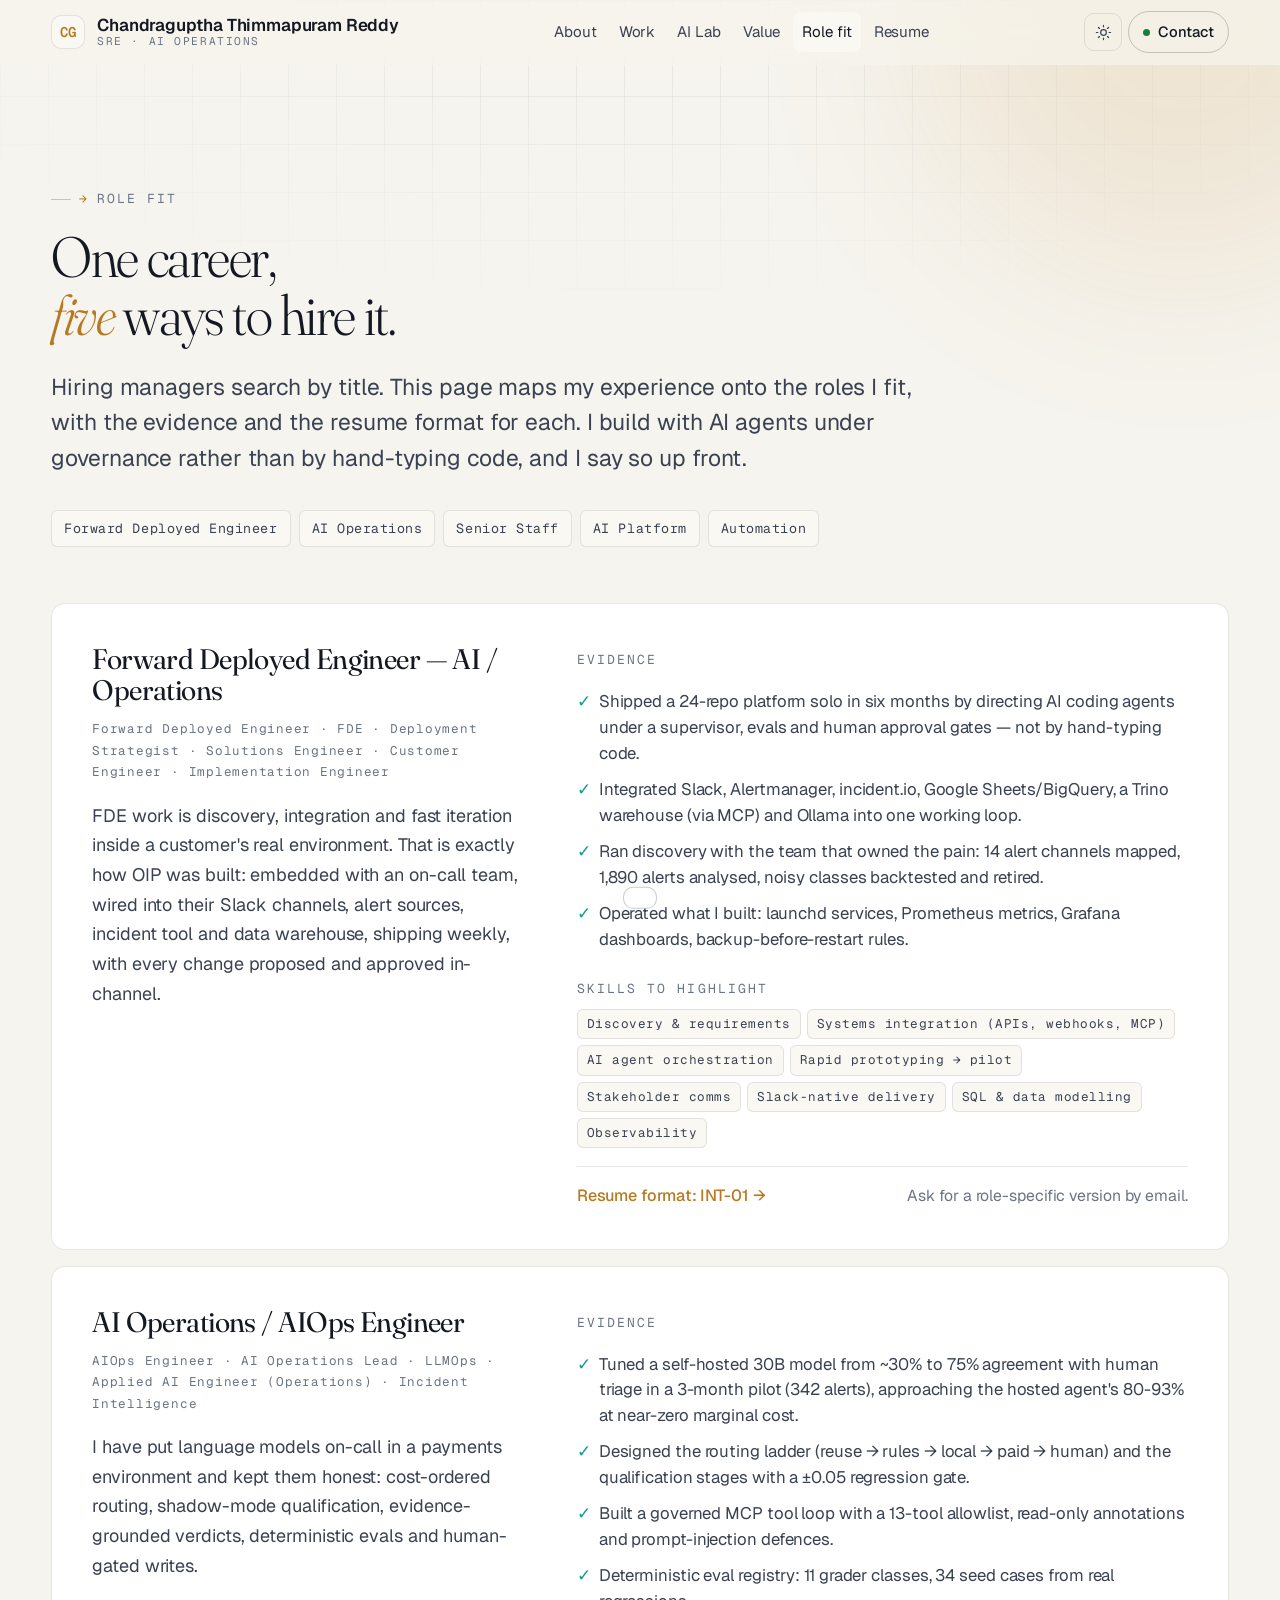
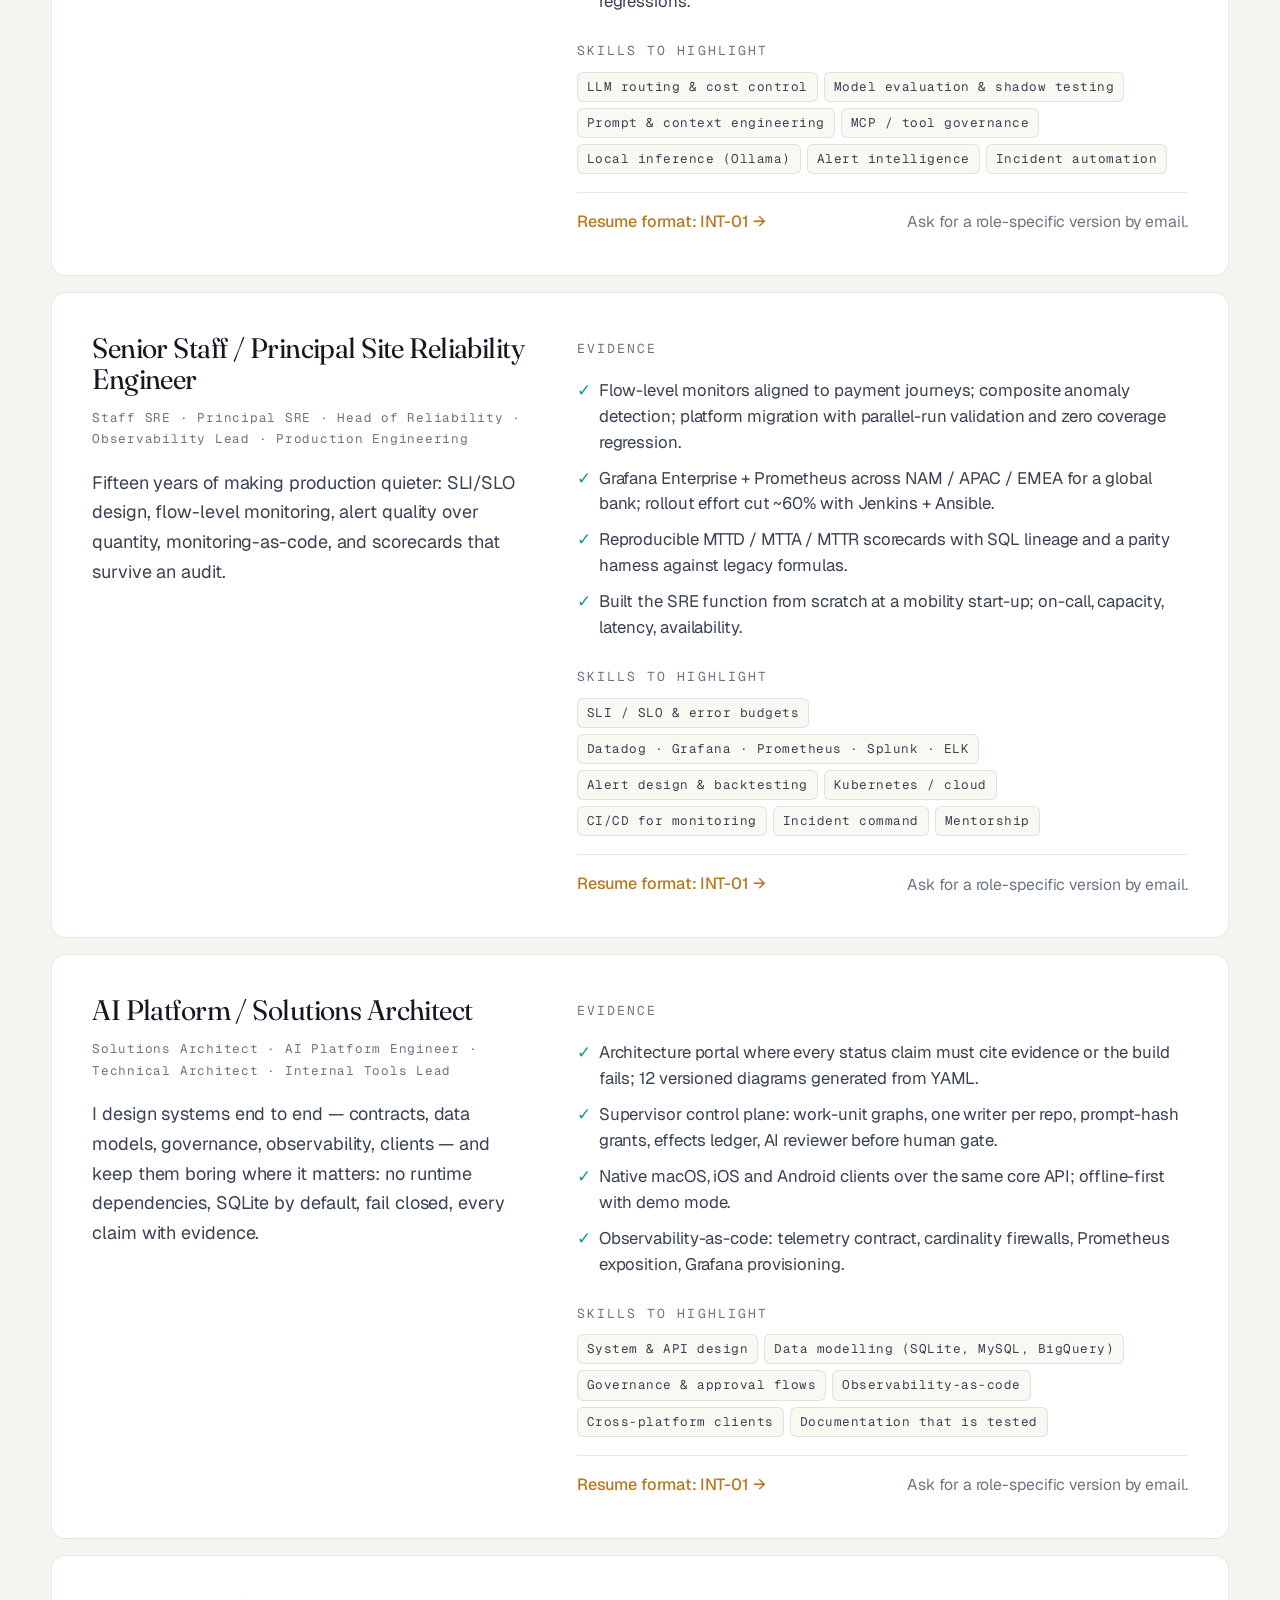
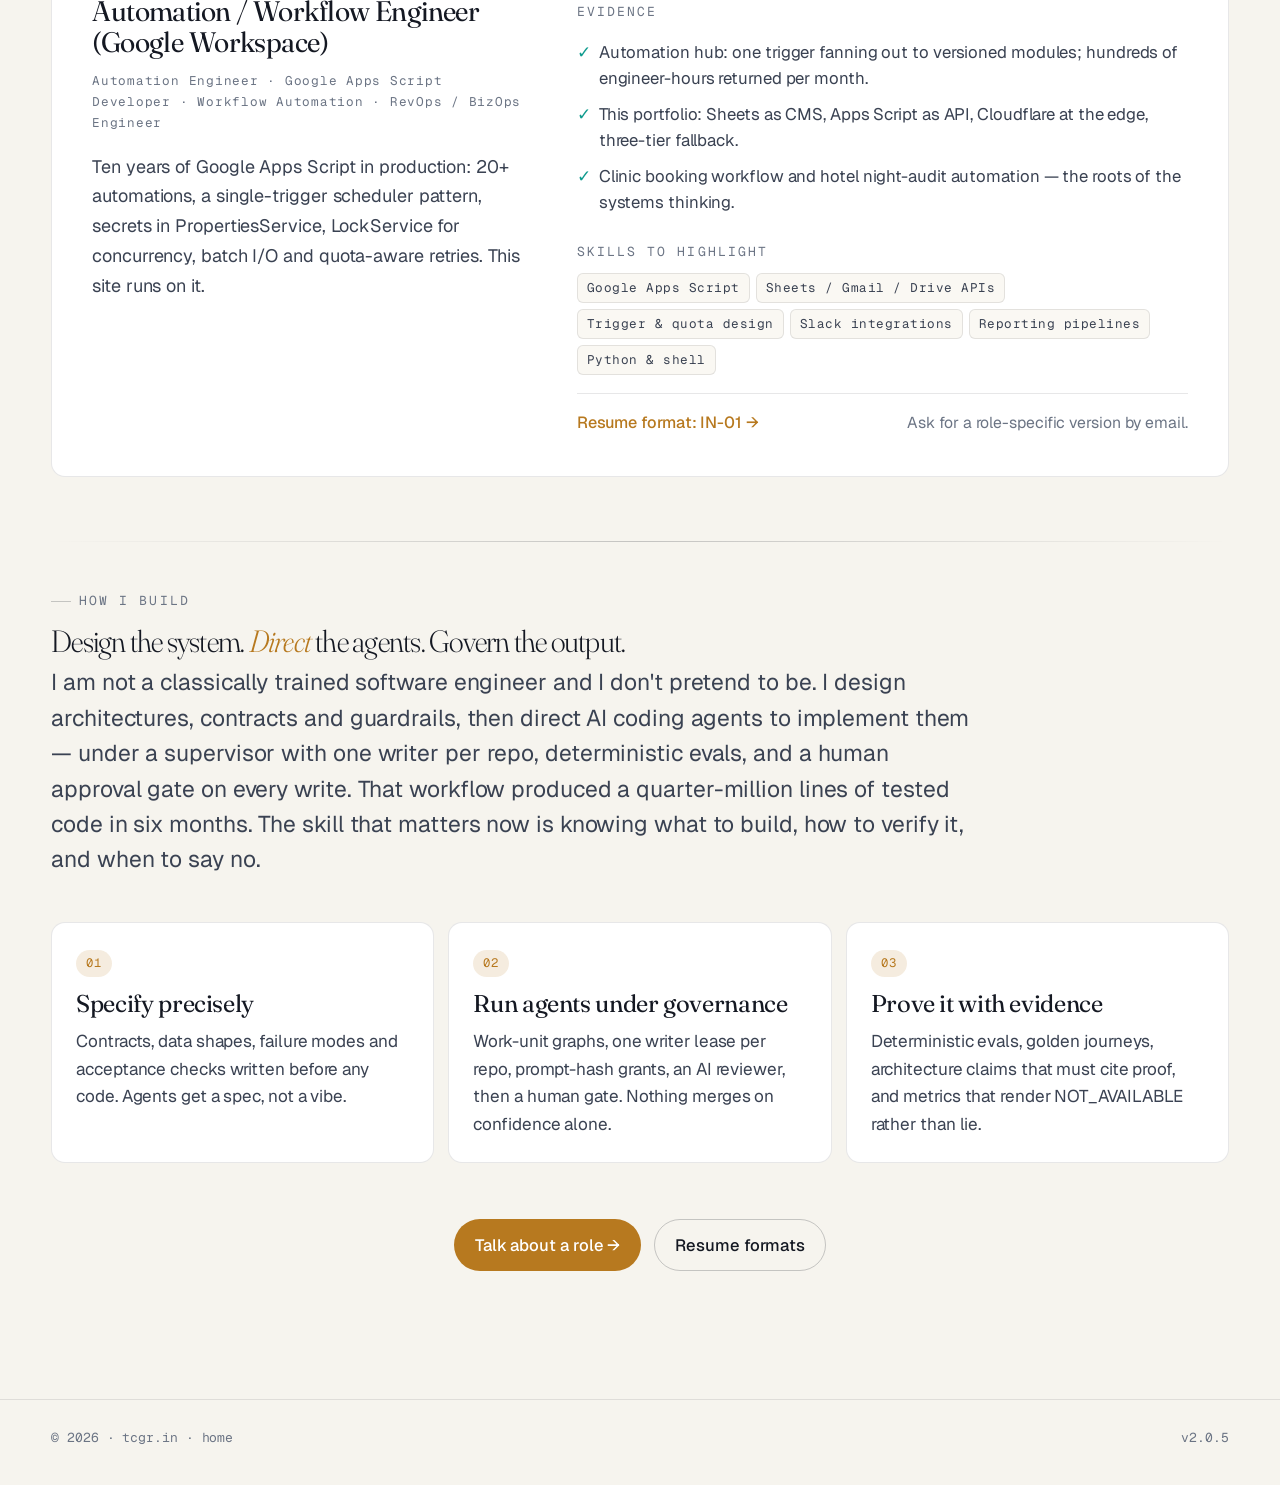
==== commit cab006ae: "v2.0.5: version bump to match the published Apps Script deployment" ====
--- a/public/profiles.html
+++ b/public/profiles.html
@@ -18,7 +18,7 @@
   (function () { try { var t = localStorage.getItem('tcgr_theme') || (matchMedia('(prefers-color-scheme: light)').matches ? 'light' : 'dark'); document.documentElement.setAttribute('data-theme', t); } catch (e) {} })();
 </script>
 <script src="./config.js"></script>
-<script>window.PORTFOLIO_CONFIG = Object.assign({ API_URL: "", CACHE_TTL_MS: 30 * 60 * 1000, SITE_VERSION: "2.0.4" }, window.PORTFOLIO_CONFIG || {});</script>
+<script>window.PORTFOLIO_CONFIG = Object.assign({ API_URL: "", CACHE_TTL_MS: 30 * 60 * 1000, SITE_VERSION: "2.0.5" }, window.PORTFOLIO_CONFIG || {});</script>
 <link rel="preconnect" href="https://fonts.googleapis.com">
 <link rel="preconnect" href="https://fonts.gstatic.com" crossorigin>
 <link href="https://fonts.googleapis.com/css2?family=Fraunces:ital,opsz,wght,SOFT,WONK@0,9..144,300..600,0..100,0..1;1,9..144,300..600,0..100,0..1&family=Geist:wght@400;500;600&family=Geist+Mono:wght@400;500;600&display=swap" rel="stylesheet">
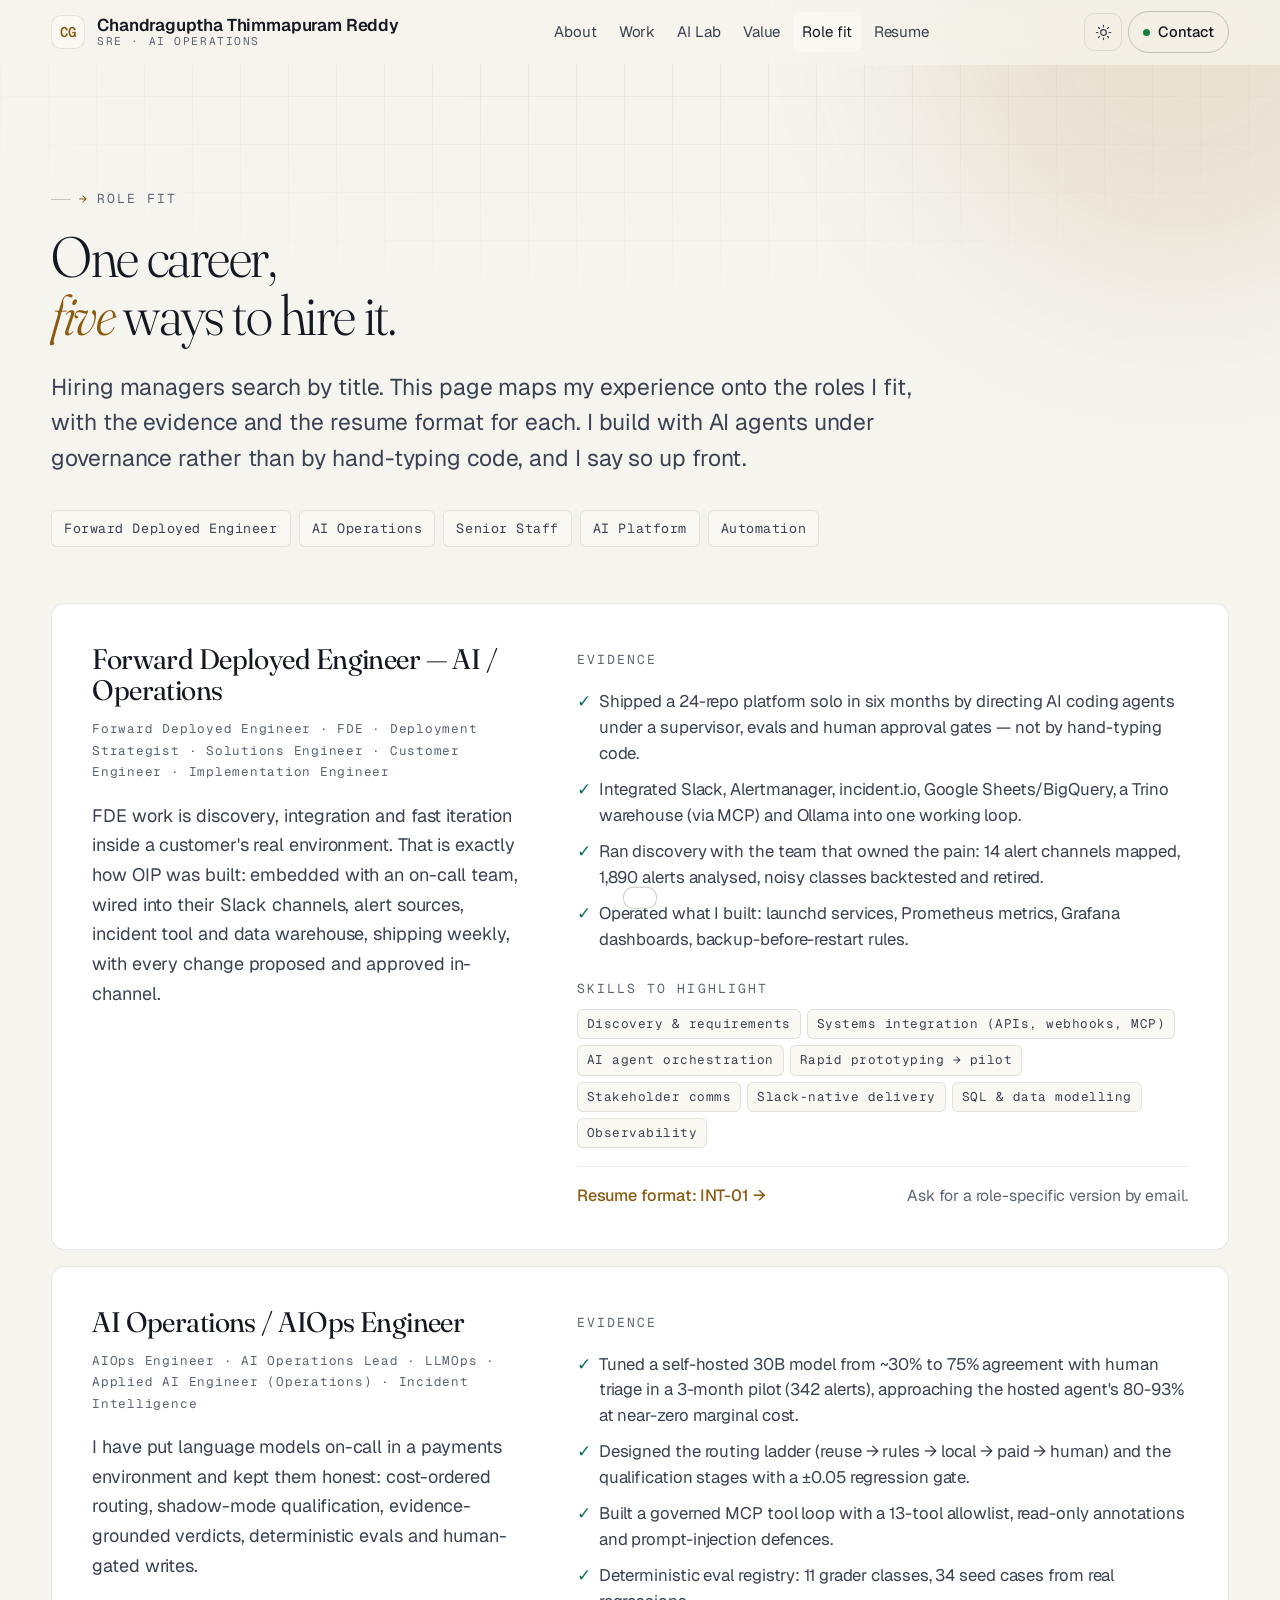
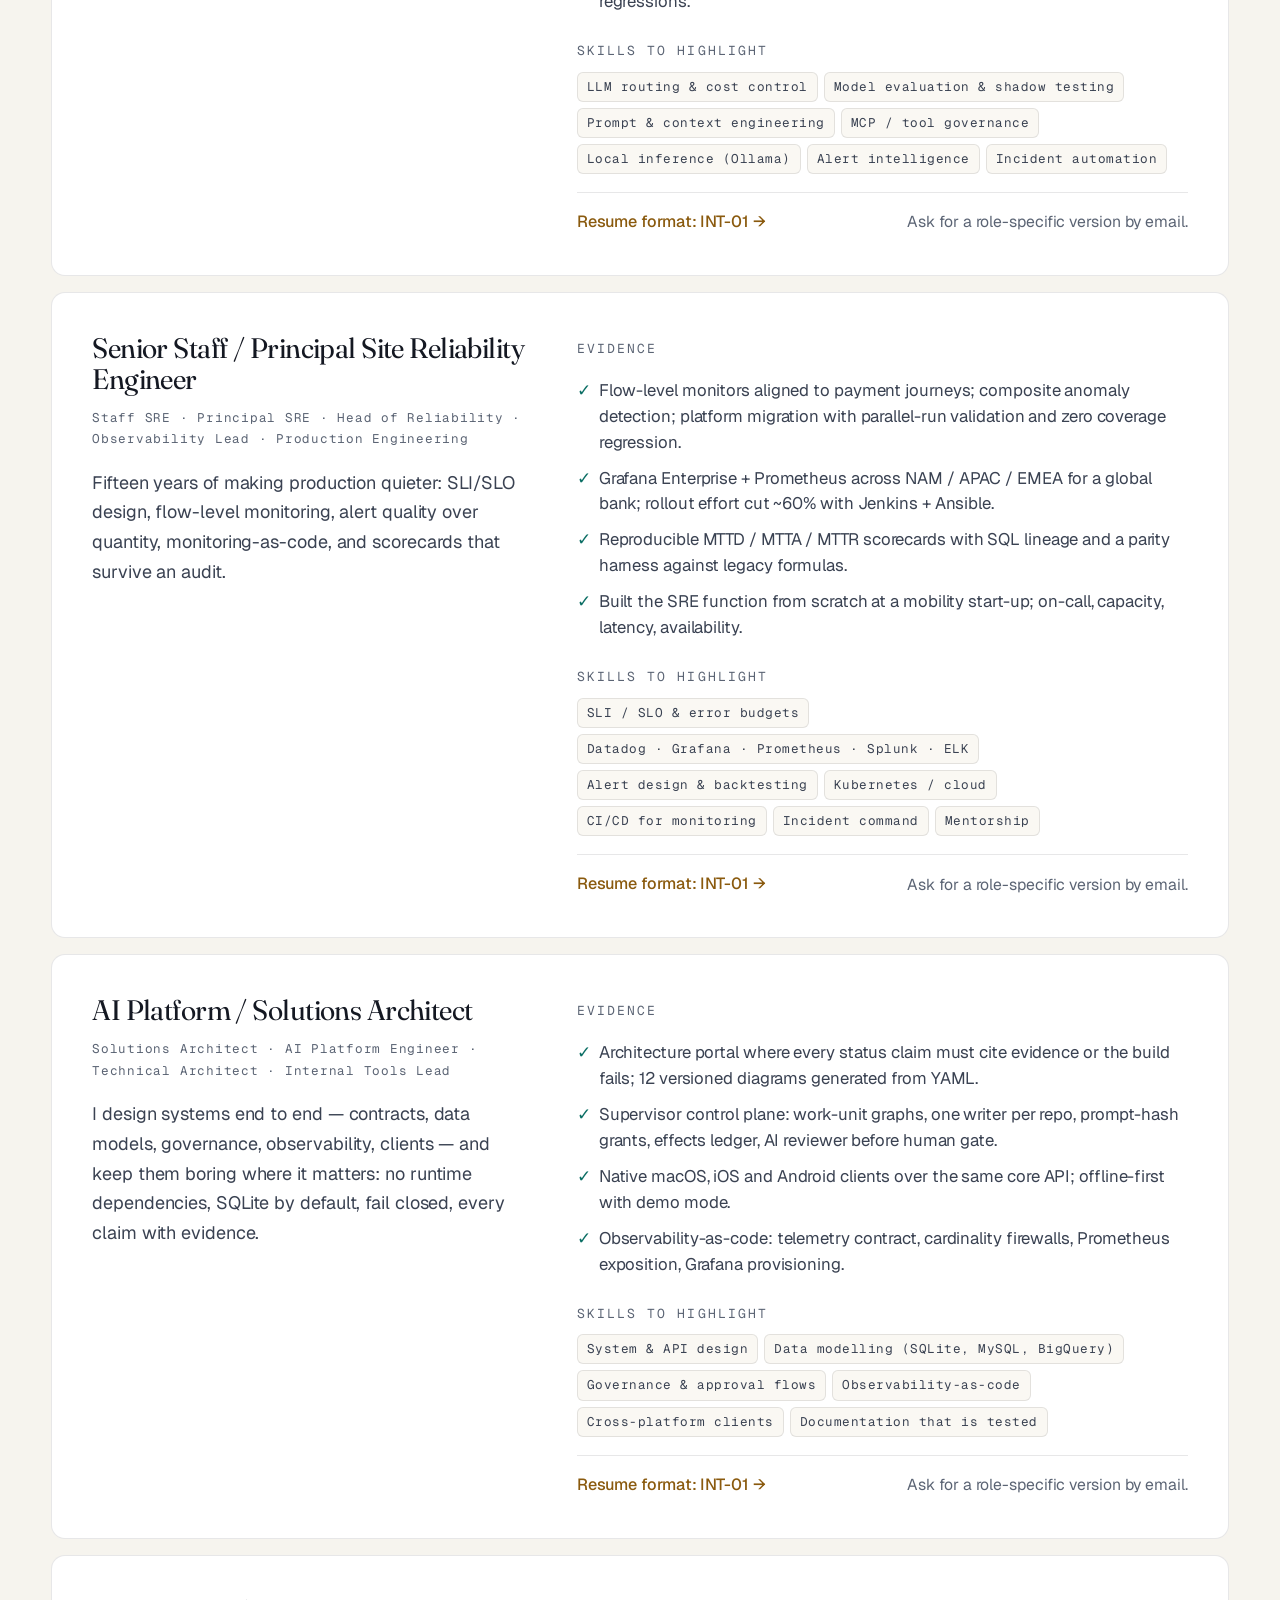
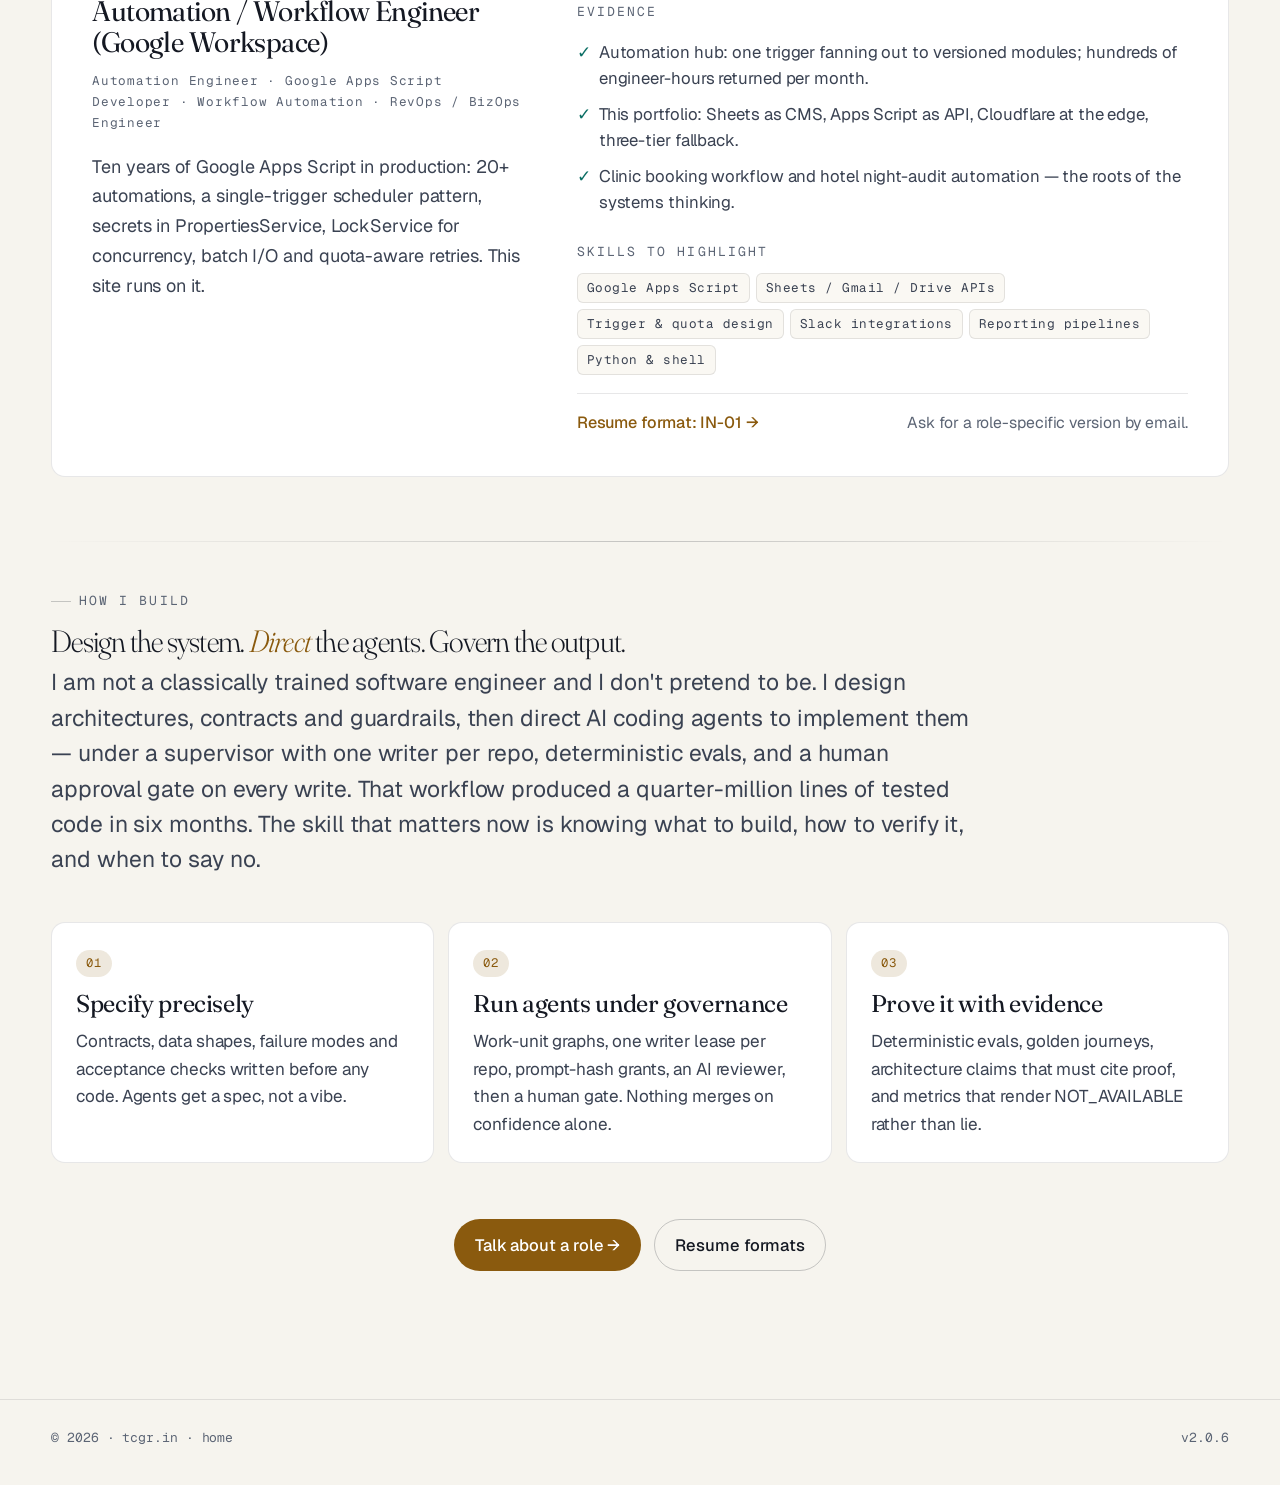
==== commit 019215c2: "v2.0.6: PageSpeed fixes — non-blocking fonts, deferred scripts, immutable asset cache, esbuild minif" ====
--- a/public/profiles.html
+++ b/public/profiles.html
@@ -17,11 +17,11 @@
 <script>
   (function () { try { var t = localStorage.getItem('tcgr_theme') || (matchMedia('(prefers-color-scheme: light)').matches ? 'light' : 'dark'); document.documentElement.setAttribute('data-theme', t); } catch (e) {} })();
 </script>
-<script src="./config.js"></script>
-<script>window.PORTFOLIO_CONFIG = Object.assign({ API_URL: "", CACHE_TTL_MS: 30 * 60 * 1000, SITE_VERSION: "2.0.5" }, window.PORTFOLIO_CONFIG || {});</script>
+<script>window.PORTFOLIO_CONFIG = Object.assign({ API_URL: "", CACHE_TTL_MS: 30 * 60 * 1000, SITE_VERSION: "2.0.6" }, window.PORTFOLIO_CONFIG || {});</script>
+<script src="./config.js" defer></script>
 <link rel="preconnect" href="https://fonts.googleapis.com">
 <link rel="preconnect" href="https://fonts.gstatic.com" crossorigin>
-<link href="https://fonts.googleapis.com/css2?family=Fraunces:ital,opsz,wght,SOFT,WONK@0,9..144,300..600,0..100,0..1;1,9..144,300..600,0..100,0..1&family=Geist:wght@400;500;600&family=Geist+Mono:wght@400;500;600&display=swap" rel="stylesheet">
+<link href="https://fonts.googleapis.com/css2?family=Fraunces:ital,opsz,wght,SOFT,WONK@0,9..144,300..600,0..100,0..1;1,9..144,300..600,0..100,0..1&family=Geist:wght@400;500;600&family=Geist+Mono:wght@400;500;600&display=swap" rel="stylesheet" media="print" onload="this.media='all'">
 <link rel="stylesheet" href="./assets/styles.css?v=__SITE_VERSION__">
 <style>
   .profile { padding: clamp(24px, 3.5vw, 40px); display: grid; gap: 22px; scroll-margin-top: 90px; }
@@ -90,6 +90,7 @@
   </div>
 </header>
 
+<main id="main">
 <section class="section" style="padding-top:0;border-top:0">
   <div class="wrap">
     <div class="stack" id="profiles" style="gap:16px"></div>
@@ -110,6 +111,7 @@
     </div>
   </div>
 </section>
+</main>
 
 <footer>
   <div class="wrap foot-inner">
--- a/public/assets/styles.css
+++ b/public/assets/styles.css
@@ -18,8 +18,8 @@
   --line-strong: rgba(255, 255, 255, 0.16);
   --text: #e7eaf0;
   --text-2: #b4bccb;
-  --muted: #8a94a6;
-  --faint: #5d6778;
+  --muted: #a3acbb;
+  --faint: #8a94a6;
 
   --accent: #f2b84b;          /* amber — attention, primary action */
   --accent-ink: #1a1203;
@@ -49,12 +49,12 @@
   --line-strong: rgba(20, 24, 34, 0.22);
   --text: #141822;
   --text-2: #3a4252;
-  --muted: #6b7484;
-  --faint: #9aa3b2;
-
-  --accent: #b7791f;
+  --muted: #5b6474;
+  --faint: #646e7d;
+
+  --accent: #8a5a0e;
   --accent-ink: #ffffff;
-  --signal: #0f9b8e;
+  --signal: #0b6e64;
   --ok: #15803d;
   --warn: #b45309;
   --danger: #b91c1c;
